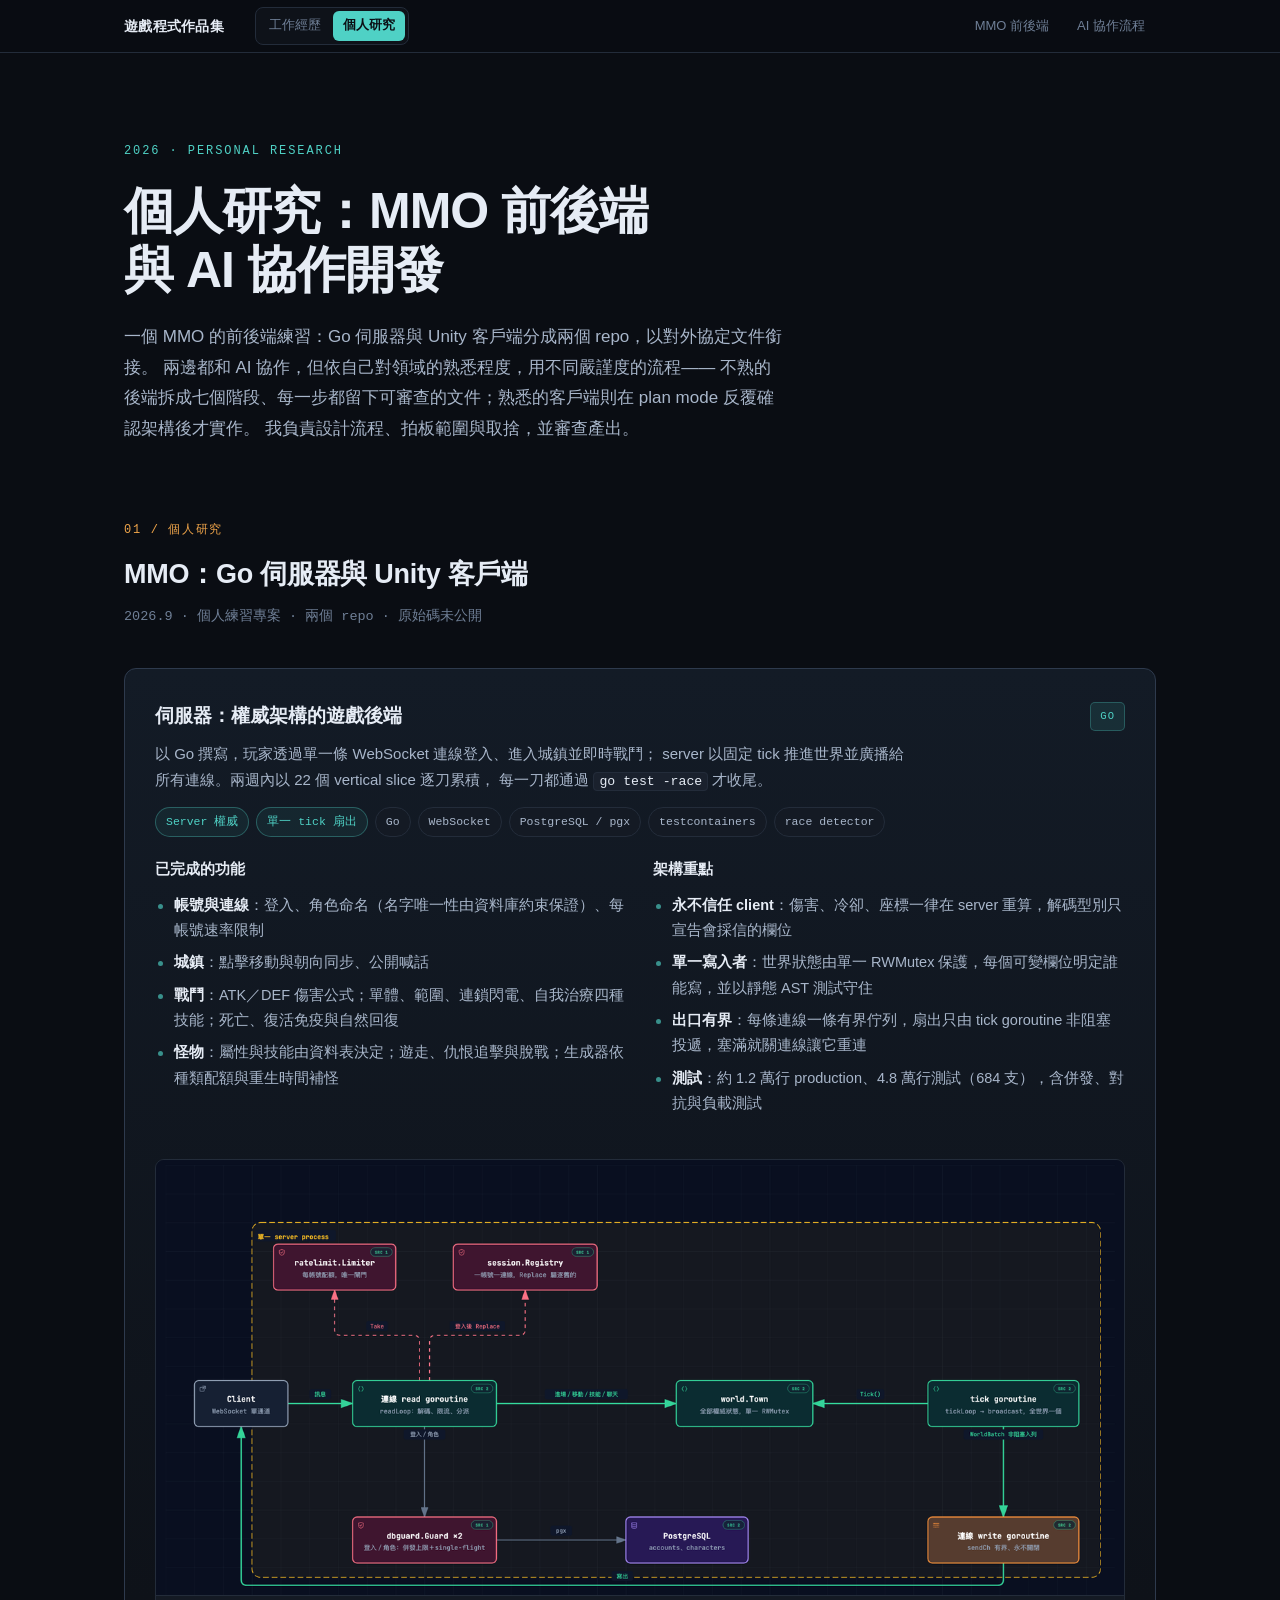
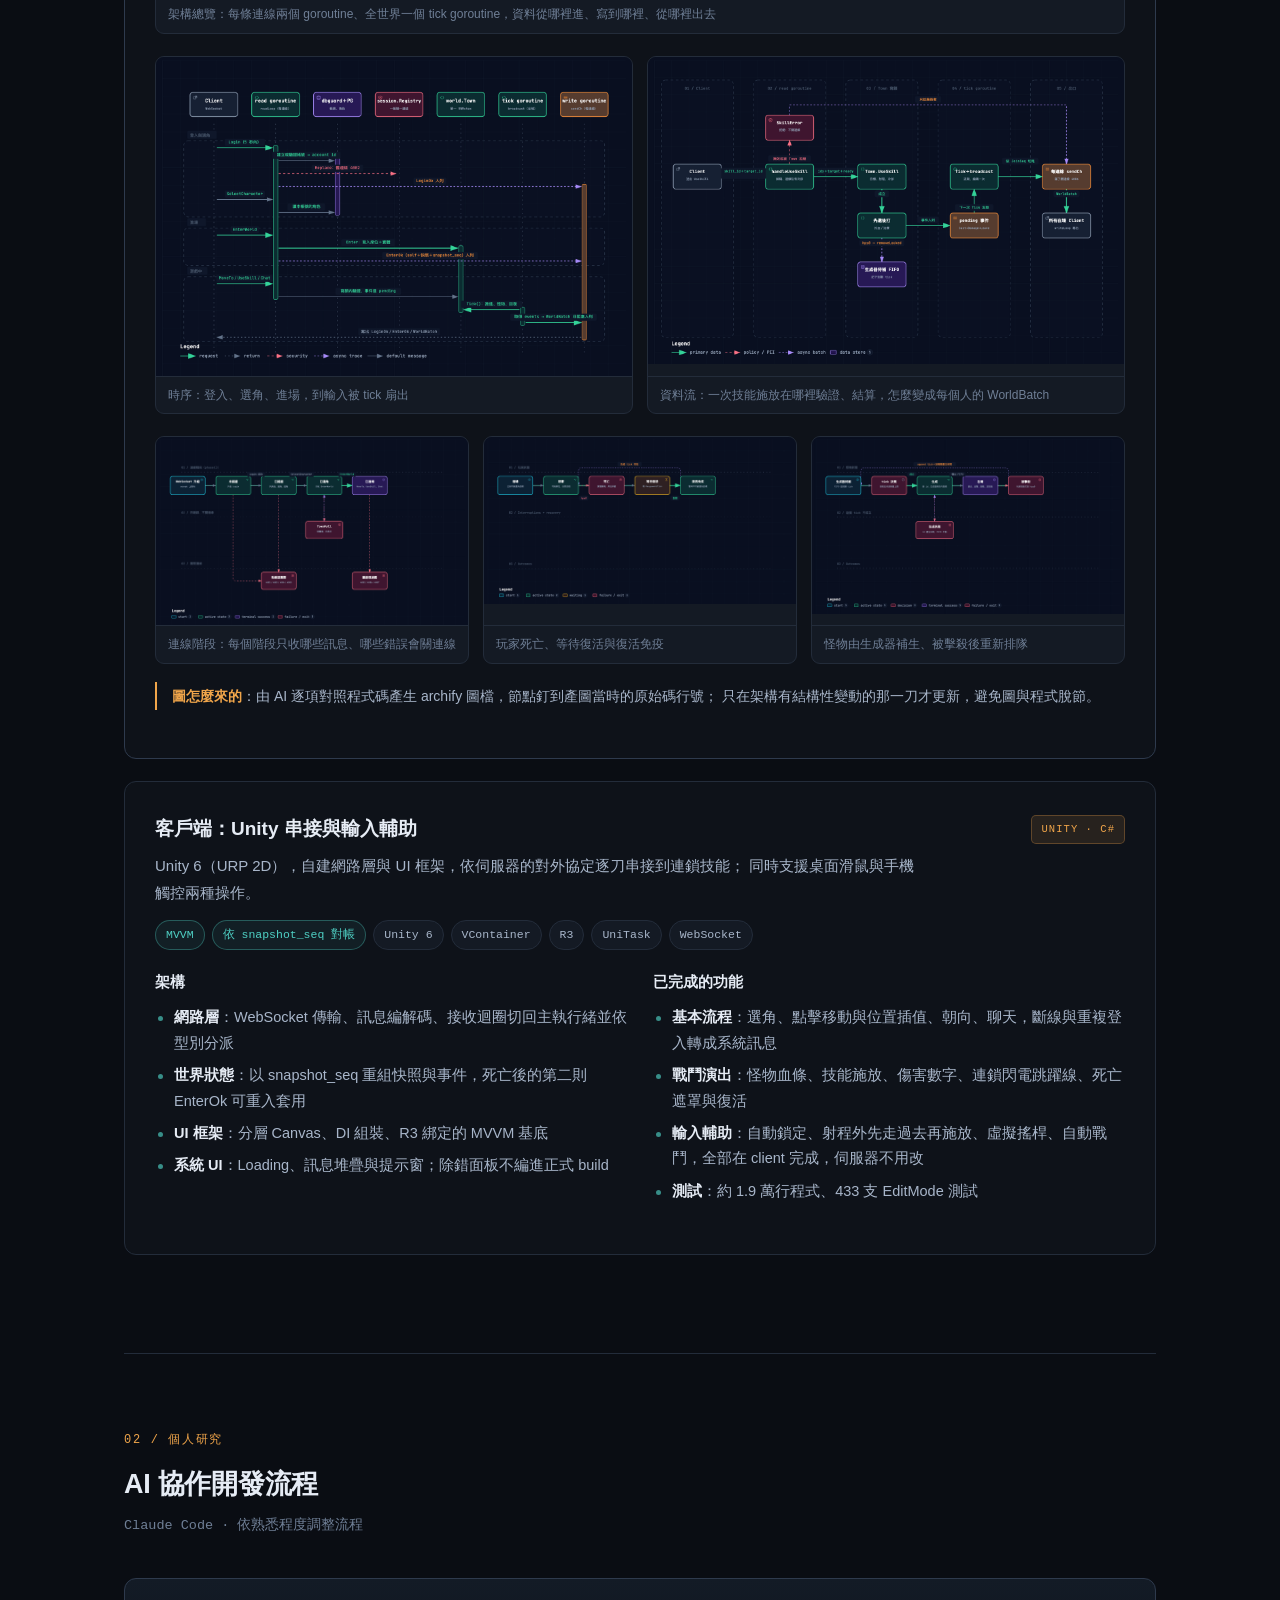
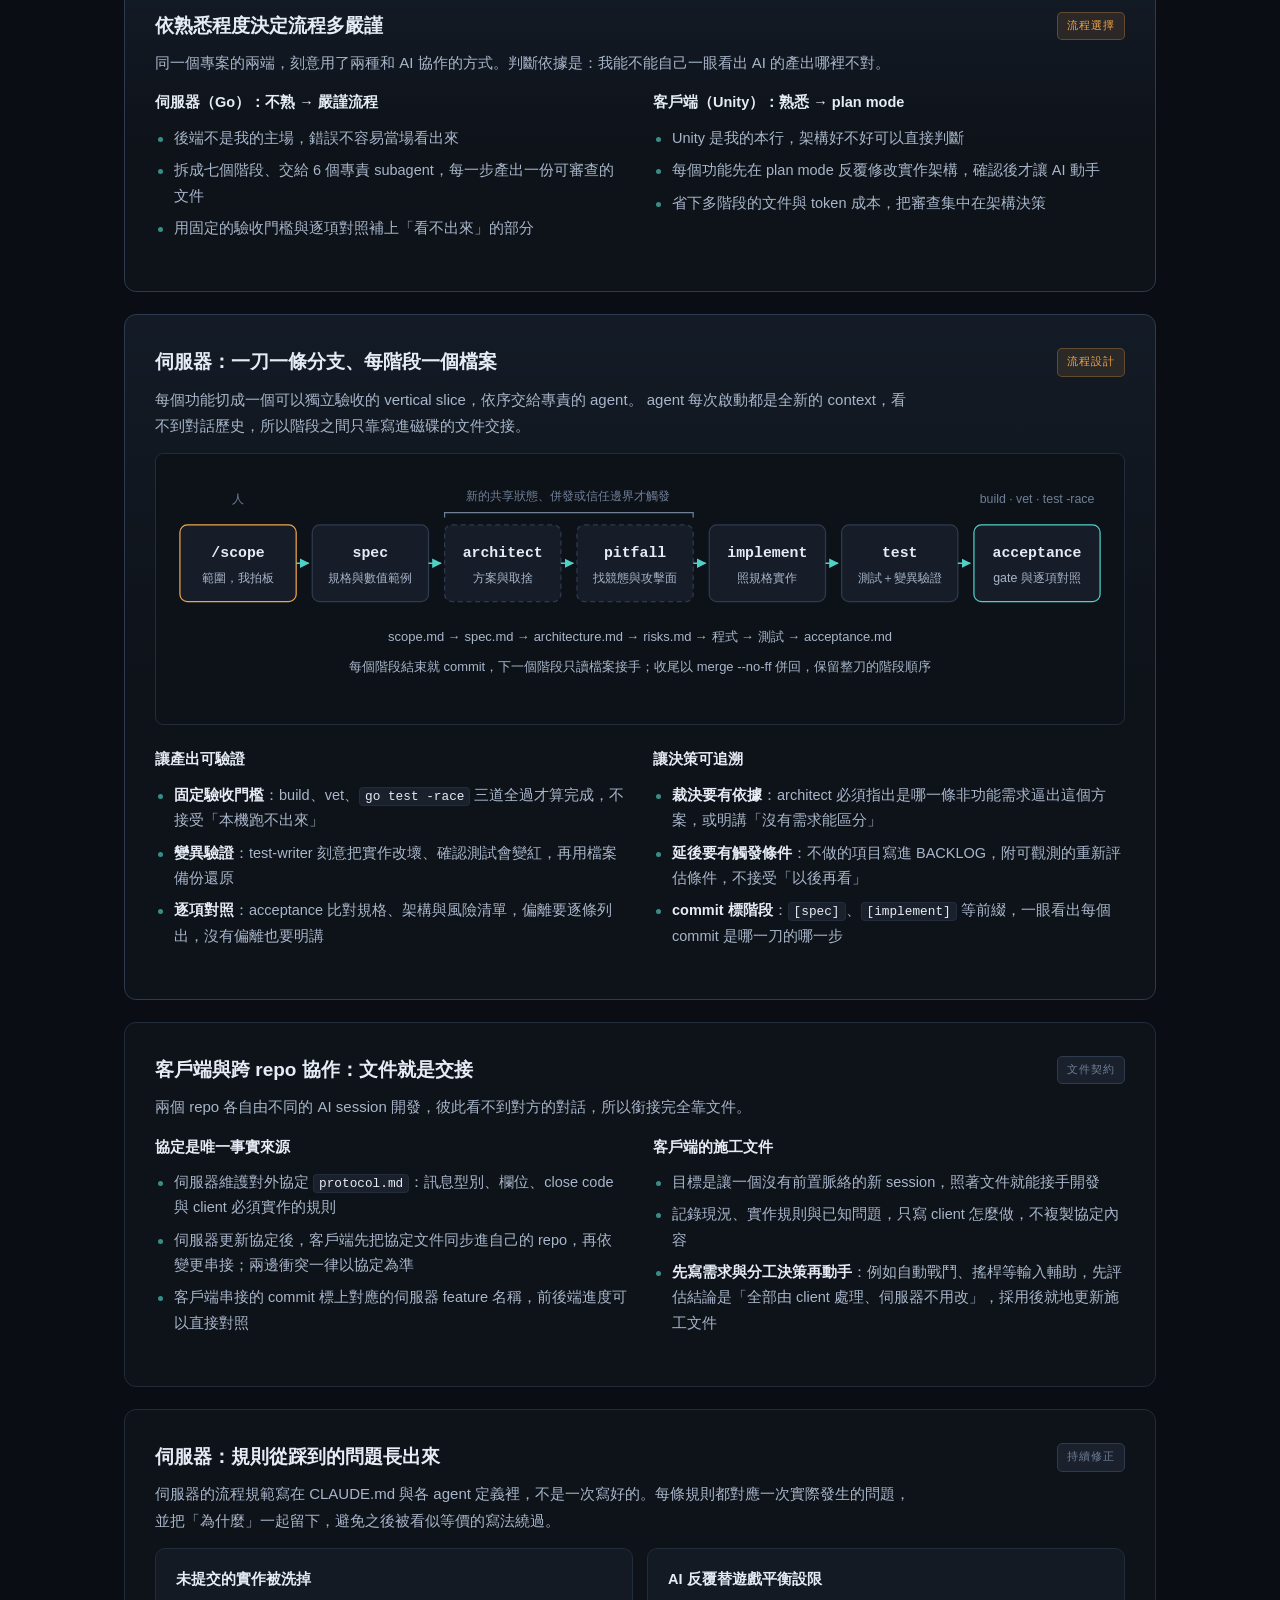
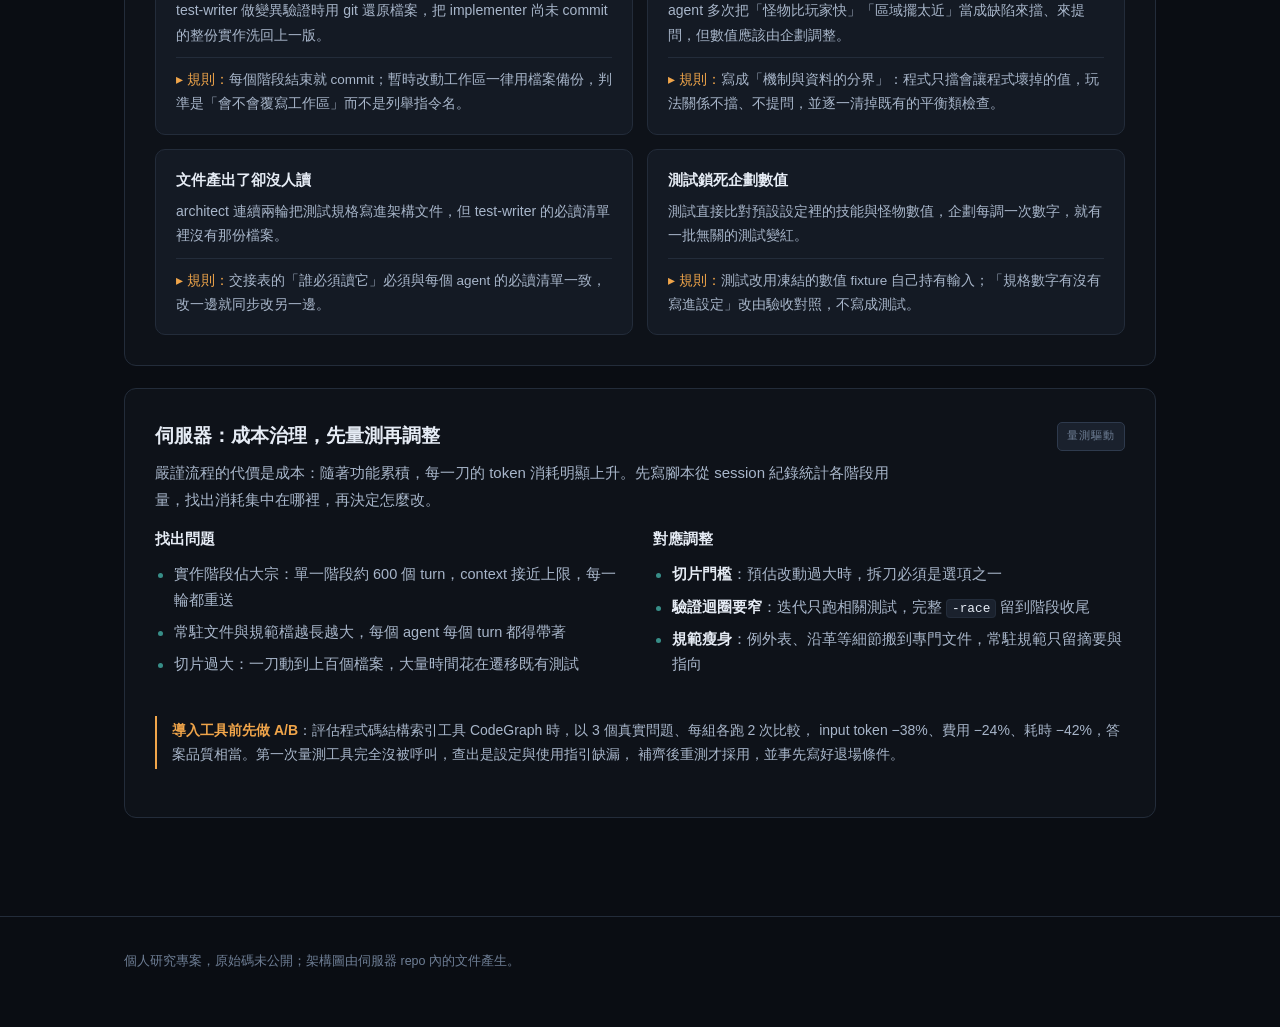
==== lab.html @ b4b560b2 "新增個人研究頁：MMO 前後端與 AI 協作開發流程 - 新增 lab.html，和工作經歷（index.html）以導覽列分頁切換 - 樣式與圖片燈箱抽成共用的 style.css、site.js，" ====
<!DOCTYPE html>
<html lang="zh-Hant">
<head>
<meta charset="utf-8">
<meta name="viewport" content="width=device-width, initial-scale=1">
<title>個人研究｜遊戲程式作品集</title>
<meta name="description" content="個人研究：Go 伺服器與 Unity 客戶端的 MMO 前後端練習，以及依熟悉程度調整嚴謹度的 AI 協作開發流程。">
<link rel="stylesheet" href="style.css">
</head>
<body>

<svg style="position:absolute;width:0;height:0;overflow:hidden" aria-hidden="true" focusable="false">
 <defs>
  <marker id="ar" viewBox="0 0 10 10" refX="9" refY="5" markerWidth="6" markerHeight="6"
          orient="auto-start-reverse"><path d="M0,0 L10,5 L0,10 z" fill="#4fd1c5"/></marker>
 </defs>
</svg>

<nav>
  <div class="nav-in">
    <a href="index.html" class="brand">遊戲程式作品集</a>
    <span class="tabs"><a href="index.html">工作經歷</a><a href="lab.html" class="on">個人研究</a></span>
    <span class="spacer"></span>
    <a href="#mmo">MMO 前後端</a>
    <a href="#workflow">AI 協作流程</a>
  </div>
</nav>

<div class="wrap" id="top">

<header class="hero">
  <div class="eyebrow">2026 · Personal Research</div>
  <h1>個人研究：MMO 前後端<br>與 AI 協作開發</h1>
  <p class="lede">
    一個 MMO 的前後端練習：Go 伺服器與 Unity 客戶端分成兩個 repo，以對外協定文件銜接。
    兩邊都和 AI 協作，但依自己對領域的熟悉程度，用不同嚴謹度的流程——
    不熟的後端拆成七個階段、每一步都留下可審查的文件；熟悉的客戶端則在 plan mode 反覆確認架構後才實作。
    我負責設計流程、拍板範圍與取捨，並審查產出。
  </p>
</header>

<section id="mmo">
  <div class="sec-head">
    <div class="sec-num">01 / 個人研究</div>
    <h2>MMO：Go 伺服器與 Unity 客戶端</h2>
    <div class="sec-meta">2026.9 · 個人練習專案 · 兩個 repo · 原始碼未公開</div>
  </div>

  <div class="proj hero-proj">
    <div class="proj-top">
      <div style="flex:1;min-width:260px">
        <h3>伺服器：權威架構的遊戲後端</h3>
        <p class="summary" style="margin-bottom:0">
          以 Go 撰寫，玩家透過單一條 WebSocket 連線登入、進入城鎮並即時戰鬥；
          server 以固定 tick 推進世界並廣播給所有連線。兩週內以 22 個 vertical slice 逐刀累積，
          每一刀都通過 <code>go test -race</code> 才收尾。
        </p>
      </div>
      <span class="badge">Go</span>
    </div>

    <div class="chips">
      <span class="chip hi">Server 權威</span>
      <span class="chip hi">單一 tick 扇出</span>
      <span class="chip">Go</span>
      <span class="chip">WebSocket</span>
      <span class="chip">PostgreSQL / pgx</span>
      <span class="chip">testcontainers</span>
      <span class="chip">race detector</span>
    </div>

    <div class="cols">
      <div>
        <h4>已完成的功能</h4>
        <ul class="pts">
          <li><b>帳號與連線</b>：登入、角色命名（名字唯一性由資料庫約束保證）、每帳號速率限制</li>
          <li><b>城鎮</b>：點擊移動與朝向同步、公開喊話</li>
          <li><b>戰鬥</b>：ATK／DEF 傷害公式；單體、範圍、連鎖閃電、自我治療四種技能；死亡、復活免疫與自然回復</li>
          <li><b>怪物</b>：屬性與技能由資料表決定；遊走、仇恨追擊與脫戰；生成器依種類配額與重生時間補怪</li>
        </ul>
      </div>
      <div>
        <h4>架構重點</h4>
        <ul class="pts">
          <li><b>永不信任 client</b>：傷害、冷卻、座標一律在 server 重算，解碼型別只宣告會採信的欄位</li>
          <li><b>單一寫入者</b>：世界狀態由單一 RWMutex 保護，每個可變欄位明定誰能寫，並以靜態 AST 測試守住</li>
          <li><b>出口有界</b>：每條連線一條有界佇列，扇出只由 tick goroutine 非阻塞投遞，塞滿就關連線讓它重連</li>
          <li><b>測試</b>：約 1.2 萬行 production、4.8 萬行測試（684 支），含併發、對抗與負載測試</li>
        </ul>
      </div>
    </div>

    <div class="figs free" style="grid-template-columns:1fr">
      <figure><img src="images/lab/architecture.png" alt="MMO Server 架構總覽圖" loading="lazy"><figcaption>架構總覽：每條連線兩個 goroutine、全世界一個 tick goroutine，資料從哪裡進、寫到哪裡、從哪裡出去</figcaption></figure>
    </div>
    <div class="figs g2 free">
      <figure><img src="images/lab/sequence-login-to-tick.png" alt="登入到 tick 廣播時序圖" loading="lazy"><figcaption>時序：登入、選角、進場，到輸入被 tick 扇出</figcaption></figure>
      <figure><img src="images/lab/dataflow-useskill.png" alt="技能施放資料流圖" loading="lazy"><figcaption>資料流：一次技能施放在哪裡驗證、結算，怎麼變成每個人的 WorldBatch</figcaption></figure>
    </div>
    <div class="figs g3 free">
      <figure><img src="images/lab/lifecycle-connection.png" alt="連線階段生命週期圖" loading="lazy"><figcaption>連線階段：每個階段只收哪些訊息、哪些錯誤會關連線</figcaption></figure>
      <figure><img src="images/lab/lifecycle-player.png" alt="玩家死亡與復活生命週期圖" loading="lazy"><figcaption>玩家死亡、等待復活與復活免疫</figcaption></figure>
      <figure><img src="images/lab/lifecycle-monster.png" alt="怪物生成與重生生命週期圖" loading="lazy"><figcaption>怪物由生成器補生、被擊殺後重新排隊</figcaption></figure>
    </div>
    <p class="note"><b>圖怎麼來的</b>：由 AI 逐項對照程式碼產生 archify 圖檔，節點釘到產圖當時的原始碼行號；
      只在架構有結構性變動的那一刀才更新，避免圖與程式脫節。</p>
  </div>

  <div class="proj">
    <div class="proj-top">
      <div style="flex:1;min-width:260px">
        <h3>客戶端：Unity 串接與輸入輔助</h3>
        <p class="summary" style="margin-bottom:0">
          Unity 6（URP 2D），自建網路層與 UI 框架，依伺服器的對外協定逐刀串接到連鎖技能；
          同時支援桌面滑鼠與手機觸控兩種操作。
        </p>
      </div>
      <span class="badge warm">Unity · C#</span>
    </div>

    <div class="chips">
      <span class="chip hi">MVVM</span>
      <span class="chip hi">依 snapshot_seq 對帳</span>
      <span class="chip">Unity 6</span>
      <span class="chip">VContainer</span>
      <span class="chip">R3</span>
      <span class="chip">UniTask</span>
      <span class="chip">WebSocket</span>
    </div>

    <div class="cols">
      <div>
        <h4>架構</h4>
        <ul class="pts">
          <li><b>網路層</b>：WebSocket 傳輸、訊息編解碼、接收迴圈切回主執行緒並依型別分派</li>
          <li><b>世界狀態</b>：以 snapshot_seq 重組快照與事件，死亡後的第二則 EnterOk 可重入套用</li>
          <li><b>UI 框架</b>：分層 Canvas、DI 組裝、R3 綁定的 MVVM 基底</li>
          <li><b>系統 UI</b>：Loading、訊息堆疊與提示窗；除錯面板不編進正式 build</li>
        </ul>
      </div>
      <div>
        <h4>已完成的功能</h4>
        <ul class="pts">
          <li><b>基本流程</b>：選角、點擊移動與位置插值、朝向、聊天，斷線與重複登入轉成系統訊息</li>
          <li><b>戰鬥演出</b>：怪物血條、技能施放、傷害數字、連鎖閃電跳躍線、死亡遮罩與復活</li>
          <li><b>輸入輔助</b>：自動鎖定、射程外先走過去再施放、虛擬搖桿、自動戰鬥，全部在 client 完成，伺服器不用改</li>
          <li><b>測試</b>：約 1.9 萬行程式、433 支 EditMode 測試</li>
        </ul>
      </div>
    </div>
  </div>
</section>

<section id="workflow">
  <div class="sec-head">
    <div class="sec-num">02 / 個人研究</div>
    <h2>AI 協作開發流程</h2>
    <div class="sec-meta">Claude Code · 依熟悉程度調整流程</div>
  </div>

  <div class="proj hero-proj">
    <div class="proj-top">
      <div style="flex:1;min-width:260px">
        <h3>依熟悉程度決定流程多嚴謹</h3>
        <p class="summary" style="margin-bottom:0">
          同一個專案的兩端，刻意用了兩種和 AI 協作的方式。判斷依據是：我能不能自己一眼看出 AI 的產出哪裡不對。
        </p>
      </div>
      <span class="badge warm">流程選擇</span>
    </div>
    <div class="cols">
      <div>
        <h4>伺服器（Go）：不熟 → 嚴謹流程</h4>
        <ul class="pts">
          <li>後端不是我的主場，錯誤不容易當場看出來</li>
          <li>拆成七個階段、交給 6 個專責 subagent，每一步產出一份可審查的文件</li>
          <li>用固定的驗收門檻與逐項對照補上「看不出來」的部分</li>
        </ul>
      </div>
      <div>
        <h4>客戶端（Unity）：熟悉 → plan mode</h4>
        <ul class="pts">
          <li>Unity 是我的本行，架構好不好可以直接判斷</li>
          <li>每個功能先在 plan mode 反覆修改實作架構，確認後才讓 AI 動手</li>
          <li>省下多階段的文件與 token 成本，把審查集中在架構決策</li>
        </ul>
      </div>
    </div>
  </div>

  <div class="proj hero-proj">
    <div class="proj-top">
      <div style="flex:1;min-width:260px">
        <h3>伺服器：一刀一條分支、每階段一個檔案</h3>
        <p class="summary" style="margin-bottom:0">
          每個功能切成一個可以獨立驗收的 vertical slice，依序交給專責的 agent。
          agent 每次啟動都是全新的 context，看不到對話歷史，所以階段之間只靠寫進磁碟的文件交接。
        </p>
      </div>
      <span class="badge warm">流程設計</span>
    </div>

    <div class="flow">
      <svg viewBox="0 0 760 196" role="img" aria-label="七階段開發流程圖">
        <g fill="#161d29" stroke="#2e3a4d" stroke-width="1">
          <rect x="8"   y="46" width="94" height="62" rx="6" stroke="#f0a54a"/>
          <rect x="115" y="46" width="94" height="62" rx="6"/>
          <rect x="222" y="46" width="94" height="62" rx="6" stroke-dasharray="4 3"/>
          <rect x="329" y="46" width="94" height="62" rx="6" stroke-dasharray="4 3"/>
          <rect x="436" y="46" width="94" height="62" rx="6"/>
          <rect x="543" y="46" width="94" height="62" rx="6"/>
          <rect x="650" y="46" width="102" height="62" rx="6" stroke="#4fd1c5"/>
        </g>
        <g fill="#e6ecf5" font-size="12" font-weight="600" text-anchor="middle"
           font-family="ui-monospace,SFMono-Regular,Menlo,Consolas,monospace">
          <text x="55"  y="72">/scope</text>
          <text x="162" y="72">spec</text>
          <text x="269" y="72">architect</text>
          <text x="376" y="72">pitfall</text>
          <text x="483" y="72">implement</text>
          <text x="590" y="72">test</text>
          <text x="701" y="72">acceptance</text>
        </g>
        <g fill="#a8b6ca" font-size="10" text-anchor="middle"
           font-family="-apple-system,BlinkMacSystemFont,'Noto Sans TC',sans-serif">
          <text x="55"  y="92">範圍，我拍板</text>
          <text x="162" y="92">規格與數值範例</text>
          <text x="269" y="92">方案與取捨</text>
          <text x="376" y="92">找競態與攻擊面</text>
          <text x="483" y="92">照規格實作</text>
          <text x="590" y="92">測試＋變異驗證</text>
          <text x="701" y="92">gate 與逐項對照</text>
        </g>
        <g stroke="#4fd1c5" stroke-width="1.3" marker-end="url(#ar)" fill="none">
          <line x1="102" y1="77" x2="112" y2="77"/>
          <line x1="209" y1="77" x2="219" y2="77"/>
          <line x1="316" y1="77" x2="326" y2="77"/>
          <line x1="423" y1="77" x2="433" y2="77"/>
          <line x1="530" y1="77" x2="540" y2="77"/>
          <line x1="637" y1="77" x2="647" y2="77"/>
        </g>
        <g fill="#6f7f96" font-size="10" text-anchor="middle"
           font-family="-apple-system,BlinkMacSystemFont,'Noto Sans TC',sans-serif">
          <text x="55"  y="28">人</text>
          <text x="322" y="26">新的共享狀態、併發或信任邊界才觸發</text>
          <text x="701" y="28">build · vet · test -race</text>
        </g>
        <path d="M222,40 L222,36 L423,36 L423,40" stroke="#6f7f96" fill="none" stroke-width="1"/>
        <g fill="#a8b6ca" font-size="10.5" text-anchor="middle"
           font-family="-apple-system,BlinkMacSystemFont,'Noto Sans TC',sans-serif">
          <text x="380" y="140">scope.md → spec.md → architecture.md → risks.md → 程式 → 測試 → acceptance.md</text>
          <text x="380" y="164">每個階段結束就 commit，下一個階段只讀檔案接手；收尾以 merge --no-ff 併回，保留整刀的階段順序</text>
        </g>
      </svg>
    </div>

    <div class="cols">
      <div>
        <h4>讓產出可驗證</h4>
        <ul class="pts">
          <li><b>固定驗收門檻</b>：build、vet、<code>go test -race</code> 三道全過才算完成，不接受「本機跑不出來」</li>
          <li><b>變異驗證</b>：test-writer 刻意把實作改壞、確認測試會變紅，再用檔案備份還原</li>
          <li><b>逐項對照</b>：acceptance 比對規格、架構與風險清單，偏離要逐條列出，沒有偏離也要明講</li>
        </ul>
      </div>
      <div>
        <h4>讓決策可追溯</h4>
        <ul class="pts">
          <li><b>裁決要有依據</b>：architect 必須指出是哪一條非功能需求逼出這個方案，或明講「沒有需求能區分」</li>
          <li><b>延後要有觸發條件</b>：不做的項目寫進 BACKLOG，附可觀測的重新評估條件，不接受「以後再看」</li>
          <li><b>commit 標階段</b>：<code>[spec]</code>、<code>[implement]</code> 等前綴，一眼看出每個 commit 是哪一刀的哪一步</li>
        </ul>
      </div>
    </div>
  </div>

  <div class="proj">
    <div class="proj-top">
      <div style="flex:1;min-width:260px">
        <h3>客戶端與跨 repo 協作：文件就是交接</h3>
        <p class="summary" style="margin-bottom:0">
          兩個 repo 各自由不同的 AI session 開發，彼此看不到對方的對話，所以銜接完全靠文件。
        </p>
      </div>
      <span class="badge plain">文件契約</span>
    </div>
    <div class="cols">
      <div>
        <h4>協定是唯一事實來源</h4>
        <ul class="pts">
          <li>伺服器維護對外協定 <code>protocol.md</code>：訊息型別、欄位、close code 與 client 必須實作的規則</li>
          <li>伺服器更新協定後，客戶端先把協定文件同步進自己的 repo，再依變更串接；兩邊衝突一律以協定為準</li>
          <li>客戶端串接的 commit 標上對應的伺服器 feature 名稱，前後端進度可以直接對照</li>
        </ul>
      </div>
      <div>
        <h4>客戶端的施工文件</h4>
        <ul class="pts">
          <li>目標是讓一個沒有前置脈絡的新 session，照著文件就能接手開發</li>
          <li>記錄現況、實作規則與已知問題，只寫 client 怎麼做，不複製協定內容</li>
          <li><b>先寫需求與分工決策再動手</b>：例如自動戰鬥、搖桿等輸入輔助，先評估結論是「全部由 client 處理、伺服器不用改」，採用後就地更新施工文件</li>
        </ul>
      </div>
    </div>
  </div>

  <div class="proj">
    <div class="proj-top">
      <div style="flex:1;min-width:260px">
        <h3>伺服器：規則從踩到的問題長出來</h3>
        <p class="summary" style="margin-bottom:0">
          伺服器的流程規範寫在 CLAUDE.md 與各 agent 定義裡，不是一次寫好的。每條規則都對應一次實際發生的問題，
          並把「為什麼」一起留下，避免之後被看似等價的寫法繞過。
        </p>
      </div>
      <span class="badge plain">持續修正</span>
    </div>
    <div class="cases">
      <div class="case">
        <h4>未提交的實作被洗掉</h4>
        <p>test-writer 做變異驗證時用 git 還原檔案，把 implementer 尚未 commit 的整份實作洗回上一版。</p>
        <div class="fix">每個階段結束就 commit；暫時改動工作區一律用檔案備份，判準是「會不會覆寫工作區」而不是列舉指令名。</div>
      </div>
      <div class="case">
        <h4>AI 反覆替遊戲平衡設限</h4>
        <p>agent 多次把「怪物比玩家快」「區域擺太近」當成缺陷來擋、來提問，但數值應該由企劃調整。</p>
        <div class="fix">寫成「機制與資料的分界」：程式只擋會讓程式壞掉的值，玩法關係不擋、不提問，並逐一清掉既有的平衡類檢查。</div>
      </div>
      <div class="case">
        <h4>文件產出了卻沒人讀</h4>
        <p>architect 連續兩輪把測試規格寫進架構文件，但 test-writer 的必讀清單裡沒有那份檔案。</p>
        <div class="fix">交接表的「誰必須讀它」必須與每個 agent 的必讀清單一致，改一邊就同步改另一邊。</div>
      </div>
      <div class="case">
        <h4>測試鎖死企劃數值</h4>
        <p>測試直接比對預設設定裡的技能與怪物數值，企劃每調一次數字，就有一批無關的測試變紅。</p>
        <div class="fix">測試改用凍結的數值 fixture 自己持有輸入；「規格數字有沒有寫進設定」改由驗收對照，不寫成測試。</div>
      </div>
    </div>
  </div>

  <div class="proj">
    <div class="proj-top">
      <div style="flex:1;min-width:260px">
        <h3>伺服器：成本治理，先量測再調整</h3>
        <p class="summary" style="margin-bottom:0">
          嚴謹流程的代價是成本：隨著功能累積，每一刀的 token 消耗明顯上升。先寫腳本從 session 紀錄統計各階段用量，找出消耗集中在哪裡，再決定怎麼改。
        </p>
      </div>
      <span class="badge plain">量測驅動</span>
    </div>
    <div class="cols">
      <div>
        <h4>找出問題</h4>
        <ul class="pts">
          <li>實作階段佔大宗：單一階段約 600 個 turn，context 接近上限，每一輪都重送</li>
          <li>常駐文件與規範檔越長越大，每個 agent 每個 turn 都得帶著</li>
          <li>切片過大：一刀動到上百個檔案，大量時間花在遷移既有測試</li>
        </ul>
      </div>
      <div>
        <h4>對應調整</h4>
        <ul class="pts">
          <li><b>切片門檻</b>：預估改動過大時，拆刀必須是選項之一</li>
          <li><b>驗證迴圈要窄</b>：迭代只跑相關測試，完整 <code>-race</code> 留到階段收尾</li>
          <li><b>規範瘦身</b>：例外表、沿革等細節搬到專門文件，常駐規範只留摘要與指向</li>
        </ul>
      </div>
    </div>
    <div class="note"><b>導入工具前先做 A/B</b>：評估程式碼結構索引工具 CodeGraph 時，以 3 個真實問題、每組各跑 2 次比較，
      input token −38%、費用 −24%、耗時 −42%，答案品質相當。第一次量測工具完全沒被呼叫，查出是設定與使用指引缺漏，
      補齊後重測才採用，並事先寫好退場條件。</div>
  </div>
</section>

</div>
<div id="lb" role="dialog" aria-modal="true">
  <button id="lb-x" aria-label="關閉">&times;</button>
  <button class="lb-nav" id="lb-prev" aria-label="上一張">&#8249;</button>
  <img id="lb-img" alt="">
  <button class="lb-nav" id="lb-next" aria-label="下一張">&#8250;</button>
  <div id="lb-cap"></div>
</div>
<script src="site.js"></script>
<footer><div class="wrap">個人研究專案，原始碼未公開；架構圖由伺服器 repo 內的文件產生。</div></footer>
</body>
</html>
---- style.css ----
:root{
  --bg:#0a0d13; --bg2:#0e1219; --panel:#141a24; --panel2:#1a212d;
  --line:#232c3a; --line2:#2e3a4d;
  --tx:#e6ecf5; --tx2:#a8b6ca; --tx3:#6f7f96;
  --ac:#4fd1c5; --ac2:#f0a54a; --ac3:#7aa2f7;
  --mono:ui-monospace,SFMono-Regular,"SF Mono",Menlo,Consolas,monospace;
  --sans:-apple-system,BlinkMacSystemFont,"Segoe UI","Noto Sans TC","PingFang TC","Microsoft JhengHei",sans-serif;
  --max:1080px;
}
*{box-sizing:border-box}
html{scroll-behavior:smooth}
body{margin:0;background:var(--bg);color:var(--tx);font-family:var(--sans);
  font-size:15px;line-height:1.75;-webkit-font-smoothing:antialiased}
img{max-width:100%;display:block}
a{color:var(--ac);text-decoration:none;border-bottom:1px solid transparent;transition:border-color .15s}
a:hover{border-bottom-color:var(--ac)}

/* ---------- nav ---------- */
nav{position:sticky;top:0;z-index:50;background:rgba(10,13,19,.86);
  backdrop-filter:blur(12px);border-bottom:1px solid var(--line)}
.nav-in{max-width:var(--max);margin:0 auto;padding:0 24px;display:flex;
  align-items:center;gap:6px;height:52px;overflow-x:auto;scrollbar-width:none}
.nav-in::-webkit-scrollbar{display:none}
.nav-in a{color:var(--tx3);font-size:13px;padding:6px 11px;border-radius:6px;
  white-space:nowrap;border:0;transition:color .15s,background .15s}
.nav-in a:hover{color:var(--tx);background:var(--panel)}
.nav-in .brand{color:var(--tx);font-weight:600;margin-right:auto;padding-left:0;font-size:14px;letter-spacing:.02em}

/* ---------- layout ---------- */
.wrap{max-width:var(--max);margin:0 auto;padding:0 24px}
section{padding:76px 0;border-top:1px solid var(--line)}
section:first-of-type{border-top:0}

/* ---------- hero ---------- */
header.hero{padding:88px 0 0}
.eyebrow{font-family:var(--mono);font-size:12px;letter-spacing:.16em;
  text-transform:uppercase;color:var(--ac);margin-bottom:20px}
h1{font-size:clamp(32px,5.4vw,50px);line-height:1.18;margin:0 0 22px;
  font-weight:700;letter-spacing:-.02em}
.lede{font-size:17px;color:var(--tx2);max-width:660px;margin:0;line-height:1.8}

/* ---------- section heads ---------- */
.sec-head{margin-bottom:40px}
.sec-num{font-family:var(--mono);font-size:12px;color:var(--ac2);
  letter-spacing:.14em;margin-bottom:10px}
h2{font-size:27px;margin:0 0 6px;font-weight:650;letter-spacing:-.01em}
.sec-meta{color:var(--tx3);font-size:13.5px;font-family:var(--mono)}
h3{font-size:19px;margin:0 0 8px;font-weight:620}
h4{font-size:14.5px;margin:0 0 10px;font-weight:620;color:var(--tx)}

/* ---------- project blocks ---------- */
.proj{border:1px solid var(--line);border-radius:12px;background:var(--bg2);
  padding:30px;margin-bottom:22px}
.proj.hero-proj{border-color:var(--line2);
  background:linear-gradient(180deg,#131b26 0%,var(--bg2) 55%)}
.proj-top{display:flex;align-items:flex-start;gap:14px;flex-wrap:wrap;margin-bottom:14px}
.badge{font-family:var(--mono);font-size:10.5px;letter-spacing:.1em;
  padding:4px 9px;border-radius:5px;background:rgba(79,209,197,.11);
  color:var(--ac);border:1px solid rgba(79,209,197,.28);white-space:nowrap;
  text-transform:uppercase;margin-top:3px}
.badge.warm{background:rgba(240,165,74,.11);color:var(--ac2);border-color:rgba(240,165,74,.28)}
.badge.plain{background:var(--panel2);color:var(--tx3);border-color:var(--line2)}
.summary{color:var(--tx2);margin:0 0 20px;max-width:760px}

.chips{display:flex;flex-wrap:wrap;gap:7px;margin:0 0 20px}
.chip{font-family:var(--mono);font-size:11.5px;padding:4px 10px;border-radius:20px;
  background:var(--panel);border:1px solid var(--line);color:var(--tx2)}
.chip.hi{border-color:rgba(79,209,197,.34);color:var(--ac);background:rgba(79,209,197,.07)}

ul.pts{margin:0 0 20px;padding:0;list-style:none}
ul.pts li{position:relative;padding-left:19px;margin-bottom:7px;color:var(--tx2);font-size:14.5px}
ul.pts li::before{content:"";position:absolute;left:3px;top:11px;width:5px;height:5px;
  border-radius:50%;background:var(--ac);opacity:.65}
ul.pts li b{color:var(--tx);font-weight:600}

.cols{display:grid;grid-template-columns:repeat(auto-fit,minmax(230px,1fr));gap:26px}
.note{border-left:2px solid var(--ac2);padding:2px 0 2px 15px;margin:18px 0;
  color:var(--tx2);font-size:14px}
.note b{color:var(--ac2);font-weight:600}

/* ---------- figures ---------- */
.figs{display:grid;gap:14px;margin:22px 0 0}
.figs.g2{grid-template-columns:repeat(auto-fit,minmax(280px,1fr))}
.figs.g3{grid-template-columns:repeat(auto-fit,minmax(240px,1fr))}
.figs.g4{grid-template-columns:repeat(auto-fit,minmax(190px,1fr))}
.figs.g5{grid-template-columns:repeat(auto-fit,minmax(168px,1fr))}
figure{margin:0;border:1px solid var(--line);border-radius:9px;overflow:hidden;
  background:var(--panel);cursor:zoom-in;transition:border-color .18s,transform .18s}
figure:hover{border-color:var(--line2);transform:translateY(-2px)}
figure{display:flex;flex-direction:column}
figure img{width:100%;height:auto;background:#0b0f16}
.figs figure img{aspect-ratio:16/10;object-fit:contain}
.figs.tall figure img{aspect-ratio:3/4}
.figs.free figure img{aspect-ratio:auto;object-fit:fill}
figure figcaption{margin-top:auto}
figure figcaption{padding:9px 12px;font-size:12px;color:var(--tx3);
  line-height:1.55;border-top:1px solid var(--line)}

/* ---------- api cards ---------- */
.api-grid{display:grid;gap:18px;grid-template-columns:1fr}
.api{border:1px solid var(--line);border-radius:11px;background:var(--bg2);
  padding:24px;display:grid;gap:20px;grid-template-columns:minmax(0,1fr) minmax(0,1.15fr);
  align-items:start}
.api-svg{background:#0d1219;border:1px solid var(--line);border-radius:8px;padding:12px}
.api-svg svg{width:100%;height:auto;display:block}
.api h3{margin-bottom:6px}
.api .one{color:var(--tx2);font-size:14px;margin:0 0 14px}
.hook{border-top:1px solid var(--line);padding-top:12px;margin-top:2px;
  font-size:13.5px;color:var(--tx2)}
.hook::before{content:"▸ ";color:var(--ac2)}

/* ---------- video ---------- */
.vid{position:relative;aspect-ratio:16/9;border-radius:9px;overflow:hidden;
  border:1px solid var(--line);background:#000;cursor:pointer}
.vid.r43{aspect-ratio:4/3}
.vid img{width:100%;height:100%;object-fit:cover;opacity:.62;transition:opacity .2s}
.vid:hover img{opacity:.82}
.vid iframe{position:absolute;inset:0;width:100%;height:100%;border:0}
.play{position:absolute;inset:0;display:flex;align-items:center;justify-content:center;
  pointer-events:none}
.play i{width:56px;height:56px;border-radius:50%;background:rgba(10,13,19,.72);
  border:1.5px solid rgba(255,255,255,.55);display:flex;align-items:center;
  justify-content:center;backdrop-filter:blur(3px)}
.play i::after{content:"";border-left:15px solid #fff;border-top:9px solid transparent;
  border-bottom:9px solid transparent;margin-left:4px}

/* ---------- timeline ---------- */
.tl{display:grid;gap:0}
.tl-row{display:grid;grid-template-columns:132px 1fr;gap:22px;padding:16px 0;
  border-bottom:1px solid var(--line)}
.tl-row:last-child{border-bottom:0}
.tl-when{font-family:var(--mono);font-size:12.5px;color:var(--ac);padding-top:2px}
.tl-what b{display:block;font-size:15px;margin-bottom:3px}
.tl-what span{color:var(--tx3);font-size:13px}

/* ---------- skills ---------- */
.sk{display:grid;grid-template-columns:repeat(auto-fit,minmax(215px,1fr));gap:24px}
.sk h4{color:var(--ac);font-family:var(--mono);font-size:12px;letter-spacing:.1em;
  text-transform:uppercase;padding-bottom:9px;border-bottom:1px solid var(--line);margin-bottom:13px}
.sk ul{margin:0;padding:0;list-style:none}
.sk li{font-size:14px;color:var(--tx2);padding:3.5px 0}

/* ---------- lightbox ---------- */
#lb{position:fixed;inset:0;z-index:100;background:rgba(6,8,12,.95);
  display:none;align-items:center;justify-content:center;padding:44px 20px;
  backdrop-filter:blur(6px)}
#lb.on{display:flex}
#lb img{max-width:100%;max-height:calc(100vh - 148px);width:auto;
  border-radius:7px;border:1px solid var(--line2)}
#lb-cap{position:absolute;bottom:22px;left:0;right:0;text-align:center;
  color:var(--tx2);font-size:13.5px;padding:0 60px;line-height:1.6}
#lb-x{position:absolute;top:16px;right:20px;background:none;border:0;
  color:var(--tx2);font-size:30px;cursor:pointer;line-height:1;padding:6px 12px}
#lb-x:hover{color:var(--tx)}
.lb-nav{position:absolute;top:50%;transform:translateY(-50%);background:none;
  border:0;color:var(--tx2);font-size:34px;cursor:pointer;padding:16px 20px;line-height:1}
.lb-nav:hover{color:var(--tx)}
#lb-prev{left:4px} #lb-next{right:4px}

footer{border-top:1px solid var(--line);padding:34px 0 54px;color:var(--tx3);font-size:12.5px}

@media(max-width:820px){
  .api{grid-template-columns:1fr}
  .tl-row{grid-template-columns:1fr;gap:5px}
  section{padding:56px 0}
  header.hero{padding:64px 0 52px}
  .proj{padding:22px}
}

/* ---------- page tabs（工作經歷／個人研究） ---------- */
.nav-in .tabs{display:flex;gap:2px;padding:3px;border:1px solid var(--line);border-radius:8px;
  background:var(--bg2);margin-right:10px}
.nav-in .tabs a{padding:4px 10px;font-size:12.5px;color:var(--tx3)}
.nav-in .tabs a.on{color:var(--bg);background:var(--ac);font-weight:600}
.nav-in .tabs a.on:hover{color:var(--bg);background:var(--ac)}
.nav-in .brand{margin-right:14px}
.nav-in .spacer{margin-left:auto}

/* ---------- lab page ---------- */
.flow{background:#0d1219;border:1px solid var(--line);border-radius:8px;padding:14px;margin:6px 0 22px;overflow-x:auto}
.flow svg{width:100%;min-width:640px;height:auto;display:block}
.case{border:1px solid var(--line);border-radius:10px;background:var(--panel);padding:18px 20px}
.case h4{margin-bottom:6px}
.case p{margin:0 0 10px;color:var(--tx2);font-size:14px}
.case .fix{border-top:1px solid var(--line);padding-top:10px;font-size:13.5px;color:var(--tx2)}
.case .fix::before{content:"▸ 規則：";color:var(--ac2)}
.cases{display:grid;gap:14px;grid-template-columns:repeat(2,minmax(0,1fr))}
@media(max-width:820px){.cases{grid-template-columns:1fr}}

code{font-family:var(--mono);font-size:.88em;padding:1px 5px;border-radius:4px;
  background:var(--panel2);border:1px solid var(--line);color:var(--tx)}
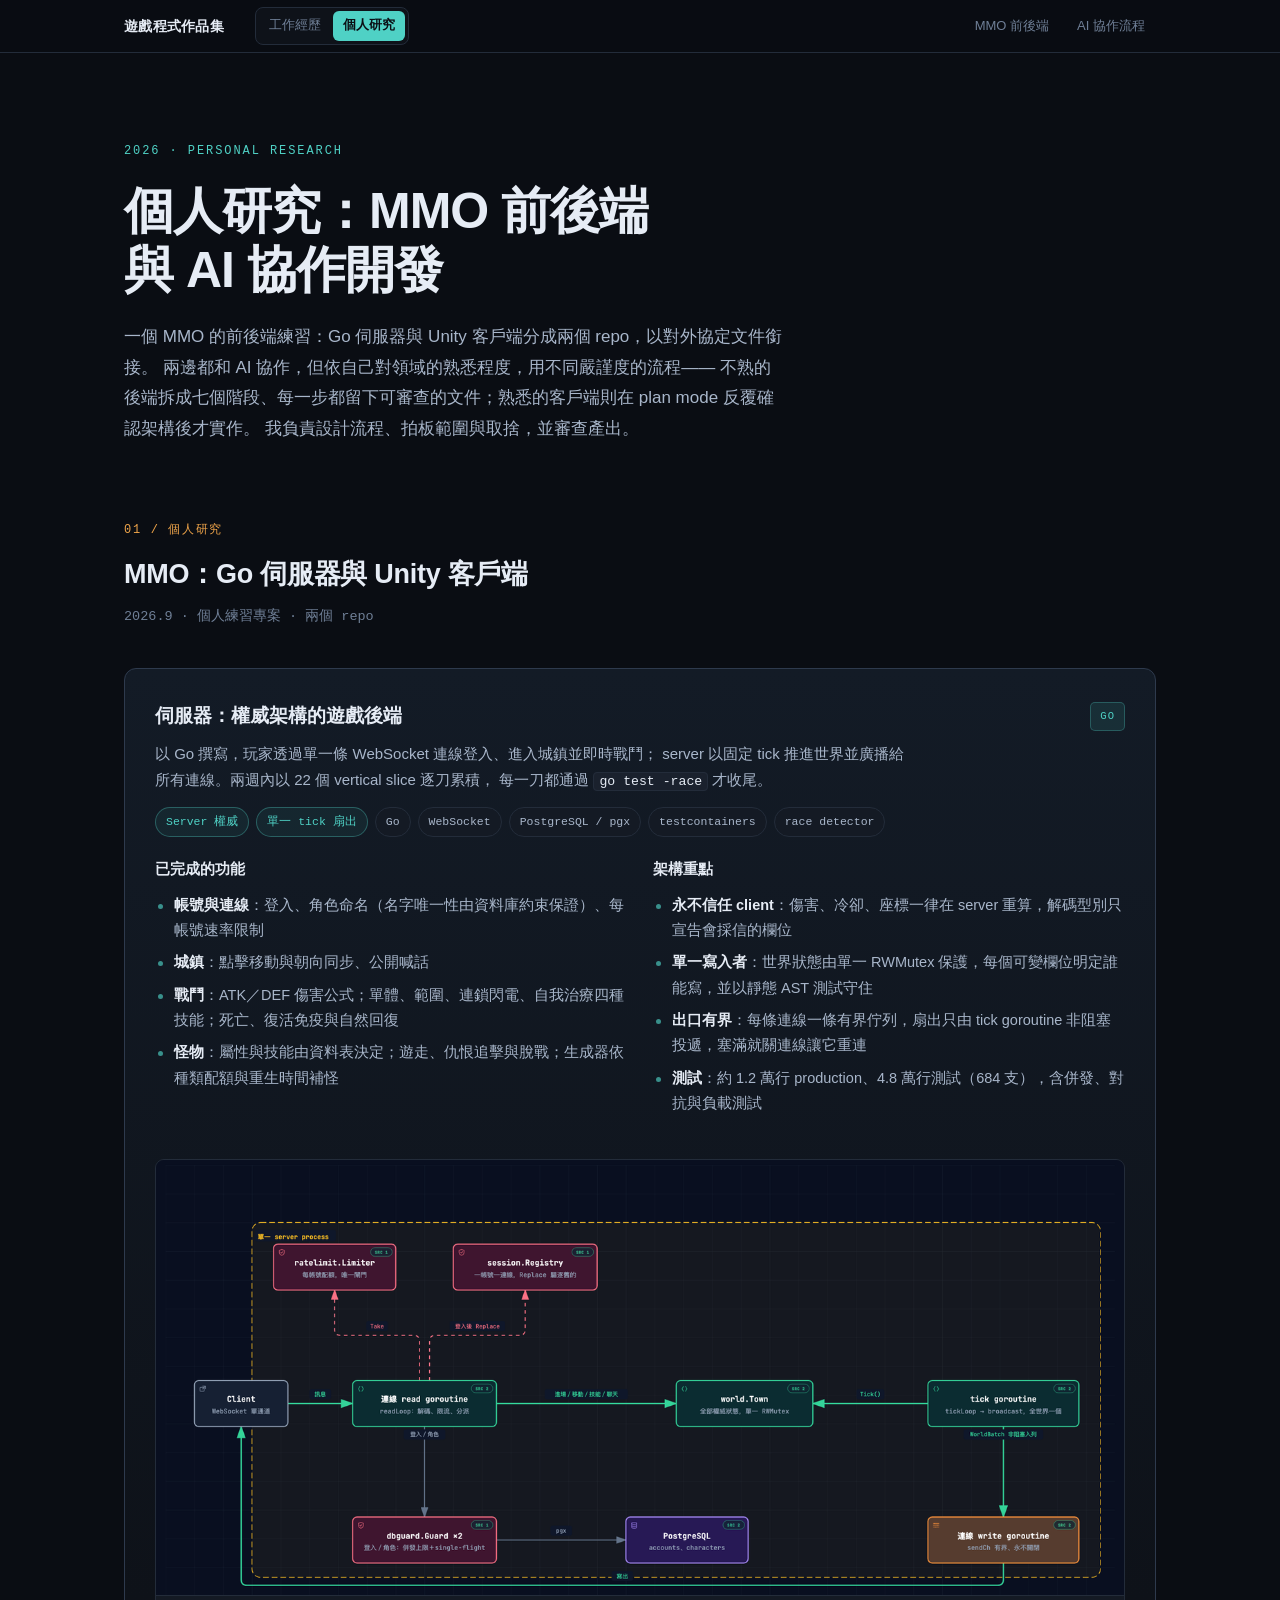
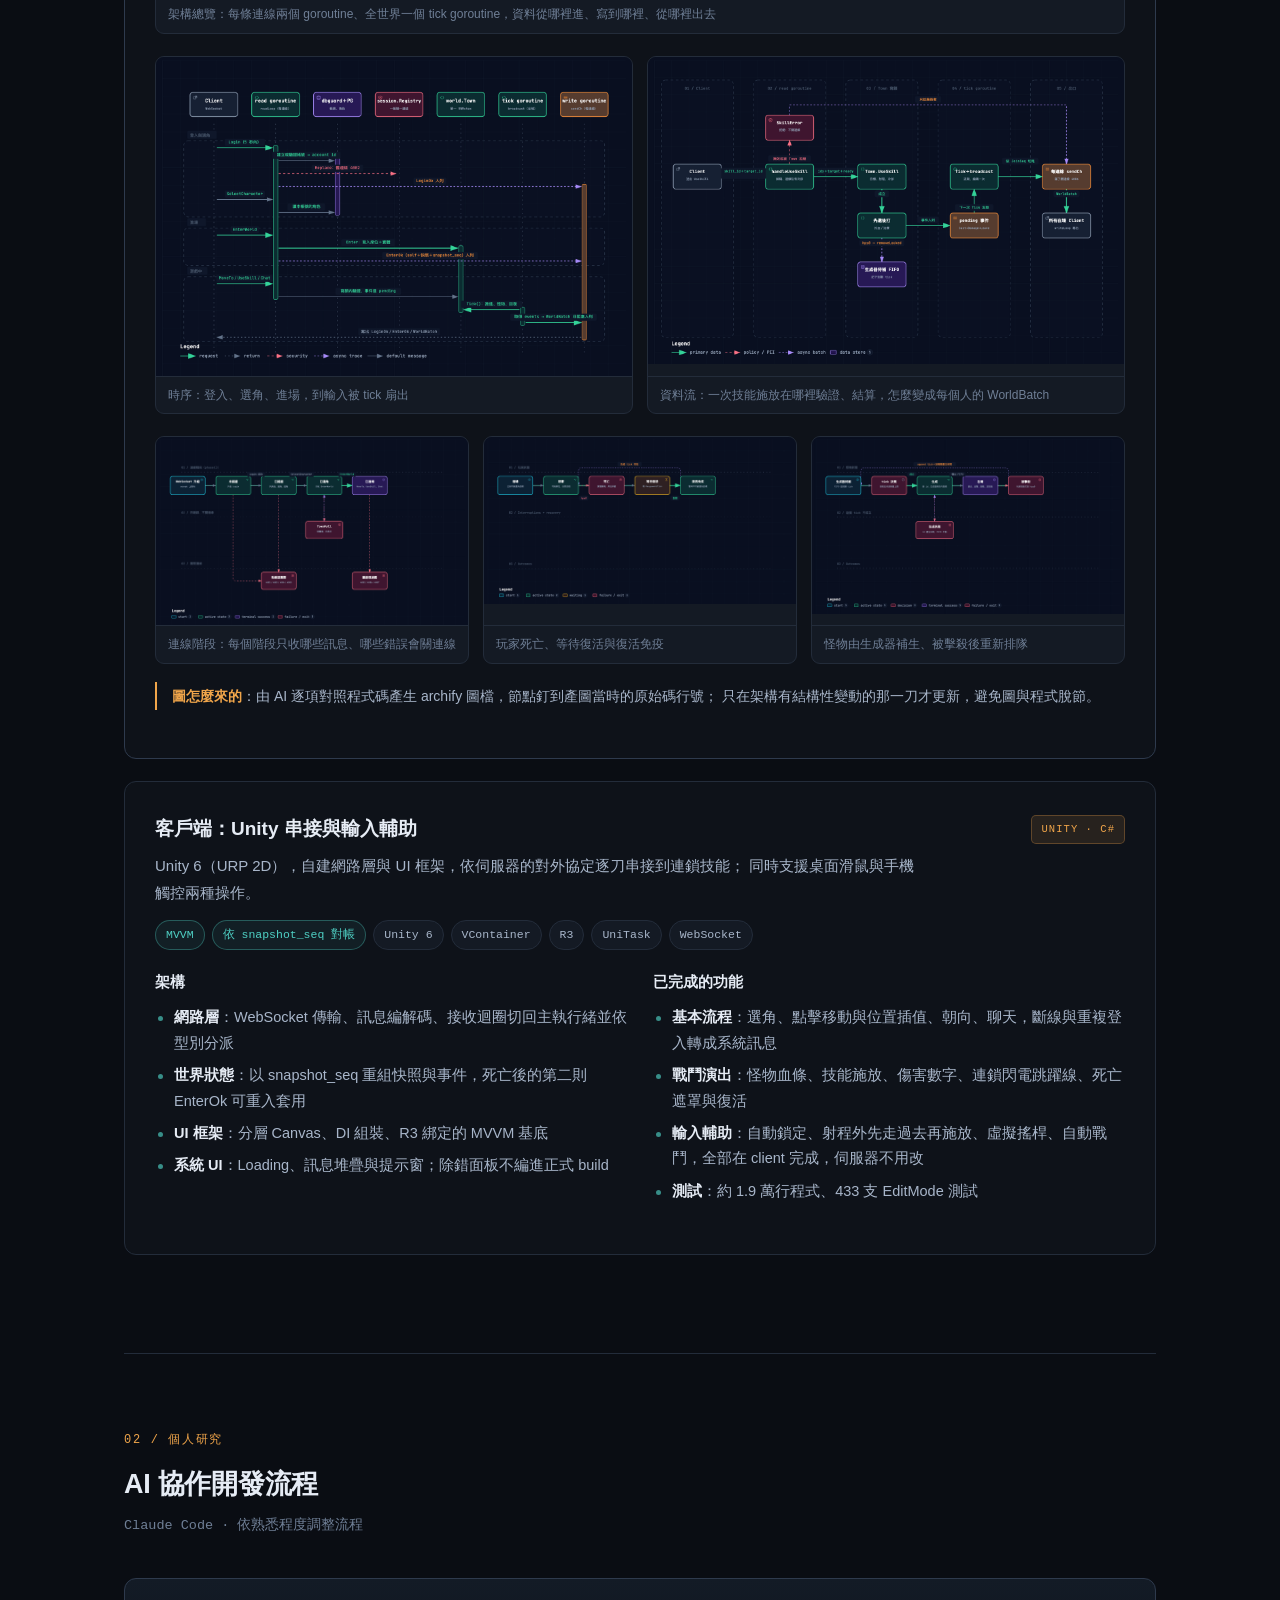
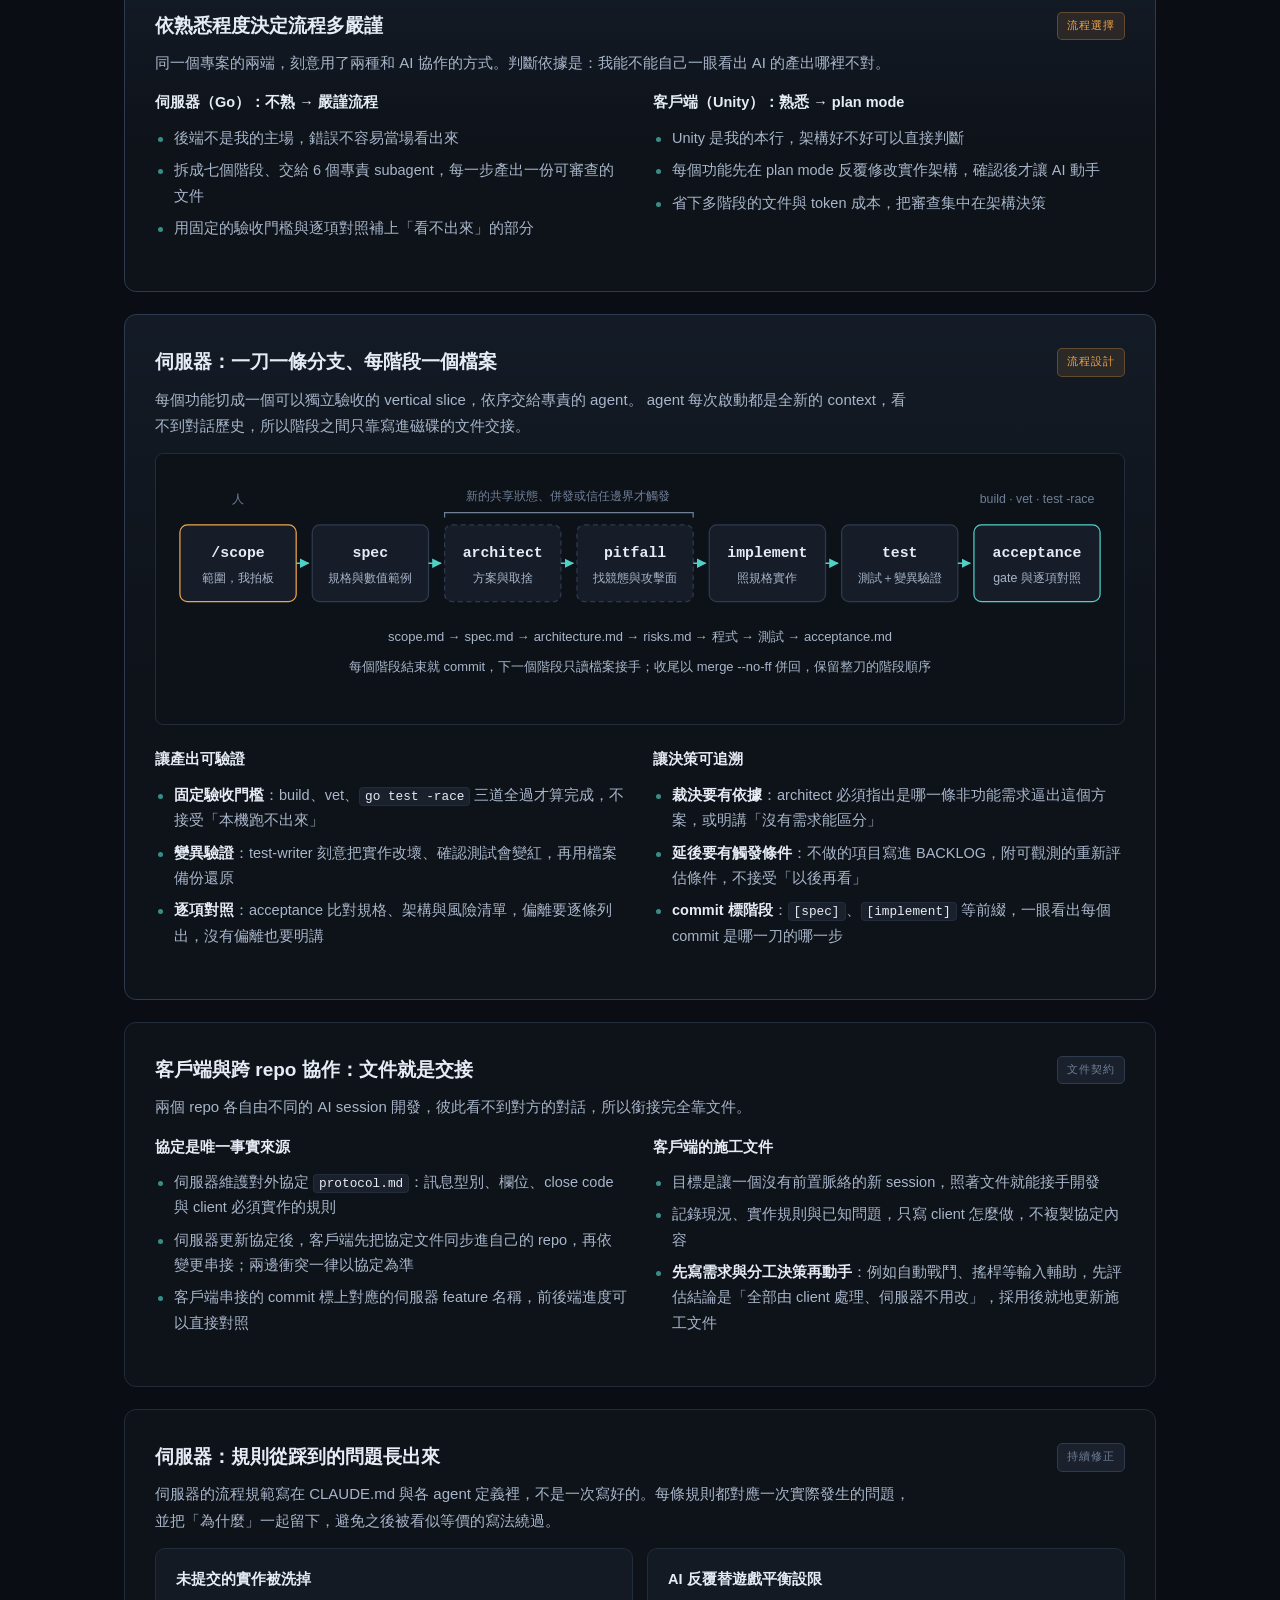
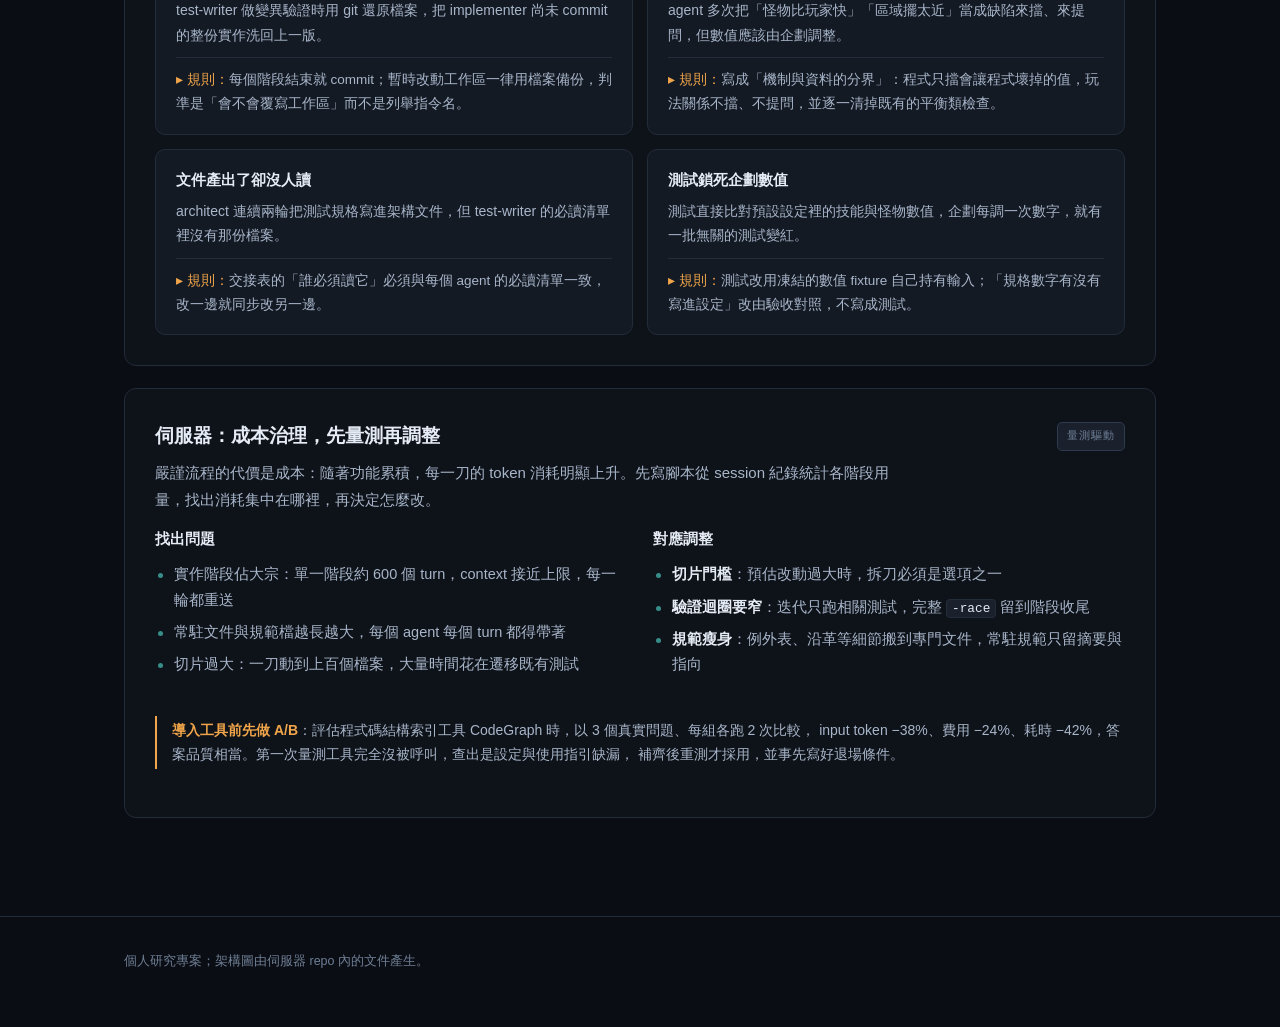
==== commit 024f5fb6: "個人研究頁拿掉「原始碼未公開」字樣 Co-Authored-By: Claude Opus 5 <noreply@anthropic.com>" ====
--- a/lab.html
+++ b/lab.html
@@ -43,7 +43,7 @@
   <div class="sec-head">
     <div class="sec-num">01 / 個人研究</div>
     <h2>MMO：Go 伺服器與 Unity 客戶端</h2>
-    <div class="sec-meta">2026.9 · 個人練習專案 · 兩個 repo · 原始碼未公開</div>
+    <div class="sec-meta">2026.9 · 個人練習專案 · 兩個 repo</div>
   </div>
 
   <div class="proj hero-proj">
@@ -382,6 +382,6 @@
   <div id="lb-cap"></div>
 </div>
 <script src="site.js"></script>
-<footer><div class="wrap">個人研究專案，原始碼未公開；架構圖由伺服器 repo 內的文件產生。</div></footer>
+<footer><div class="wrap">個人研究專案；架構圖由伺服器 repo 內的文件產生。</div></footer>
 </body>
 </html>
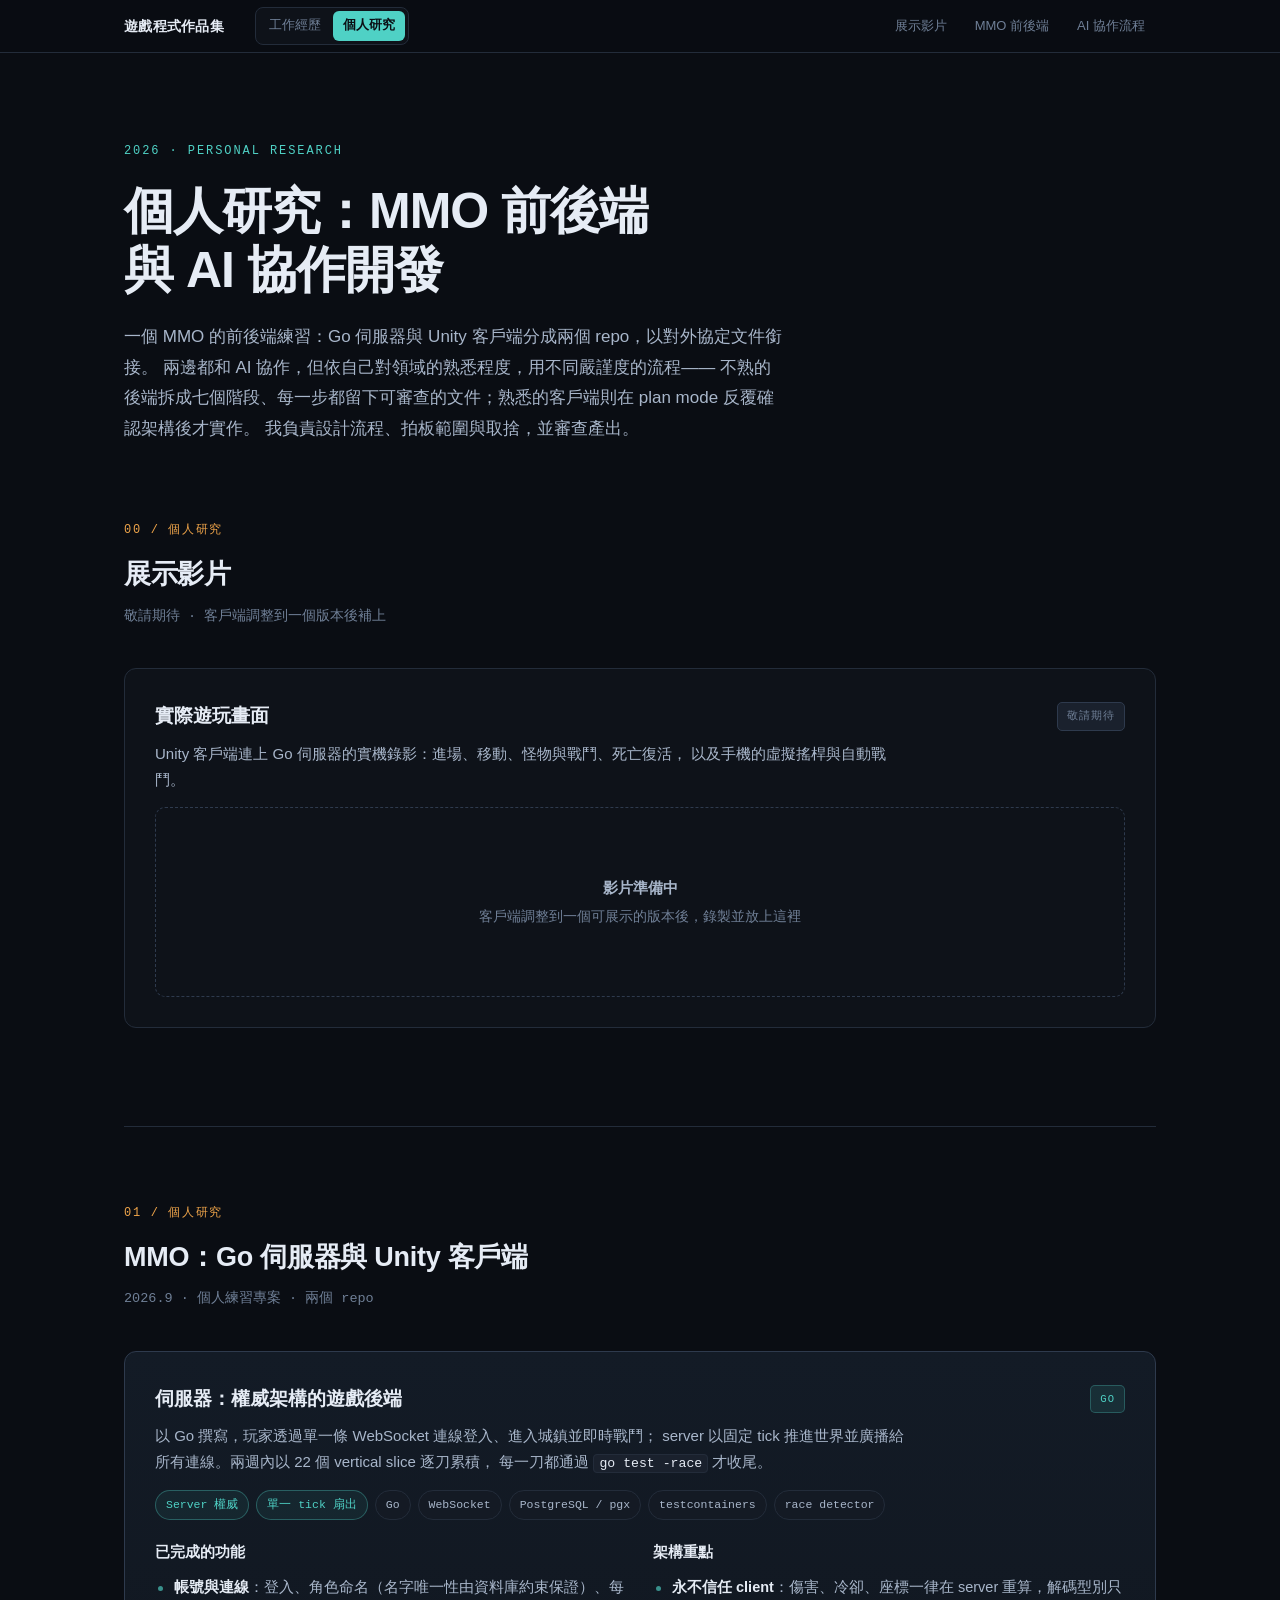
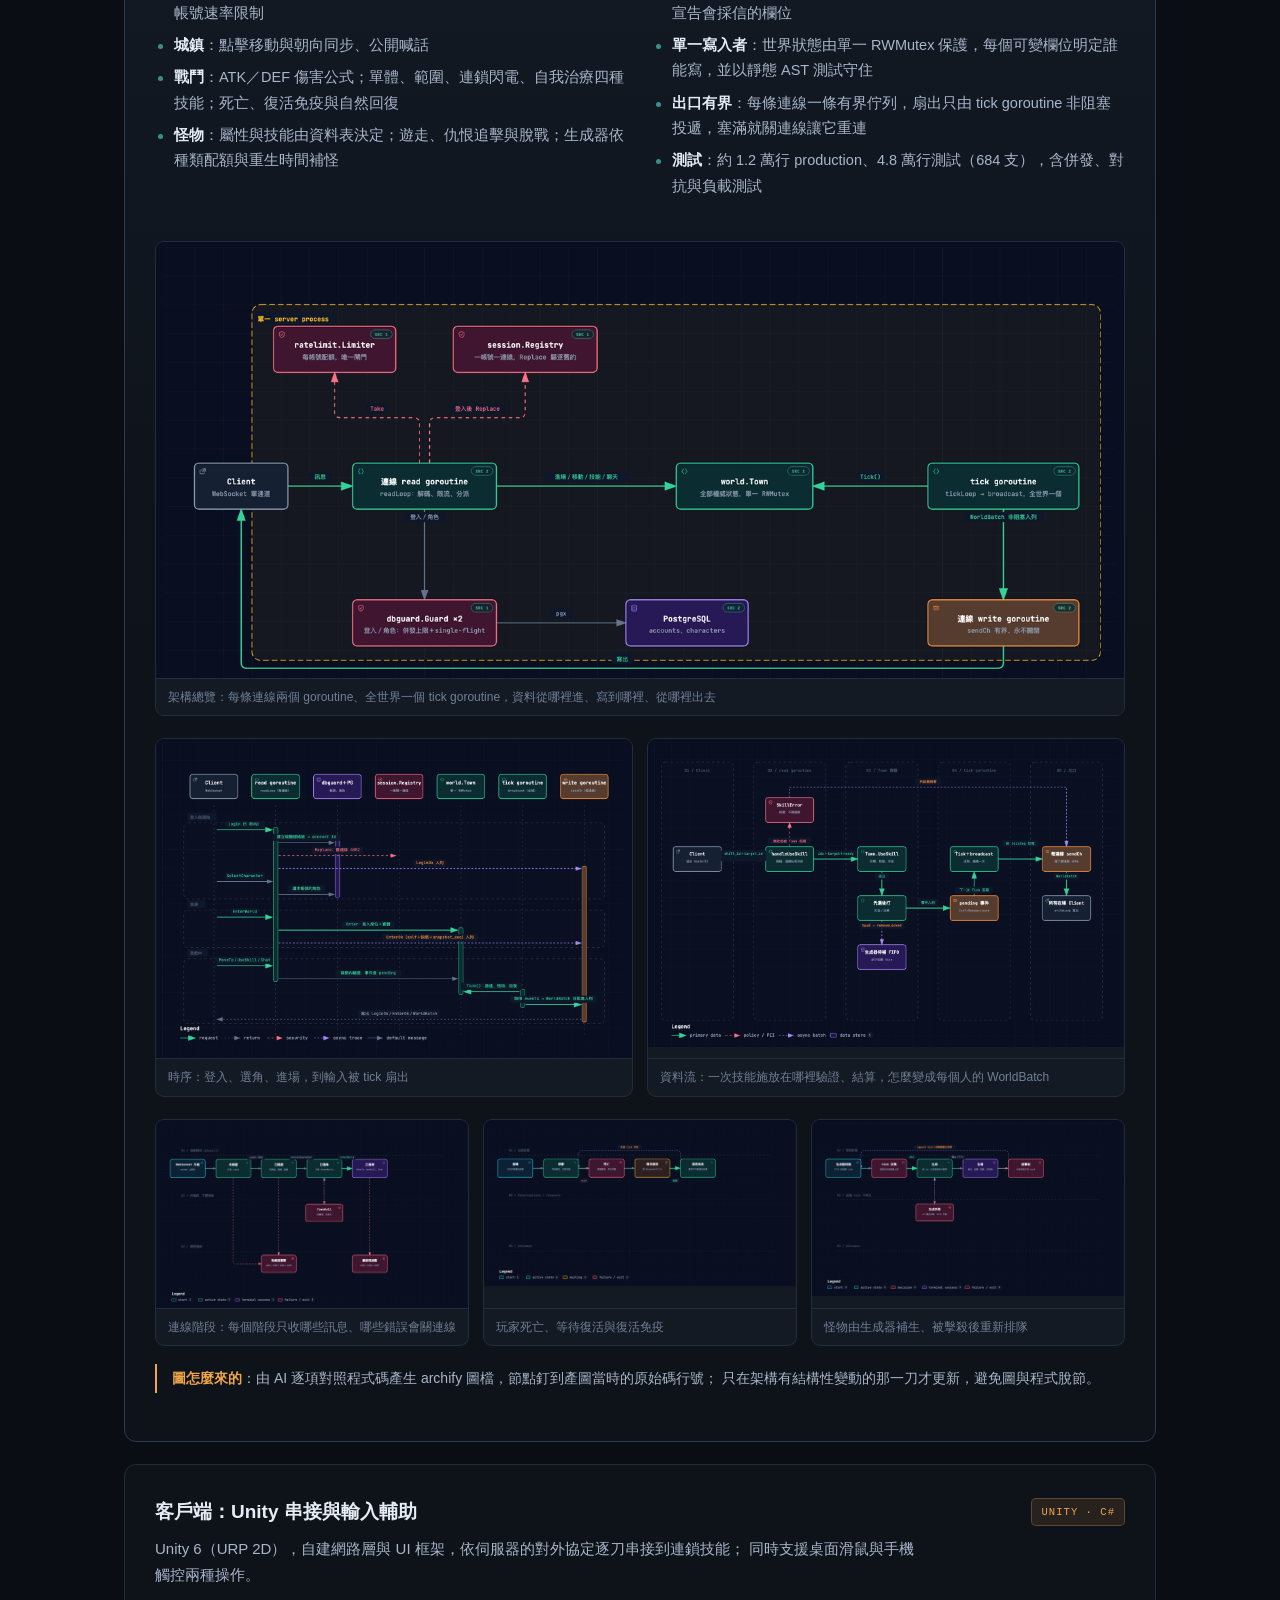
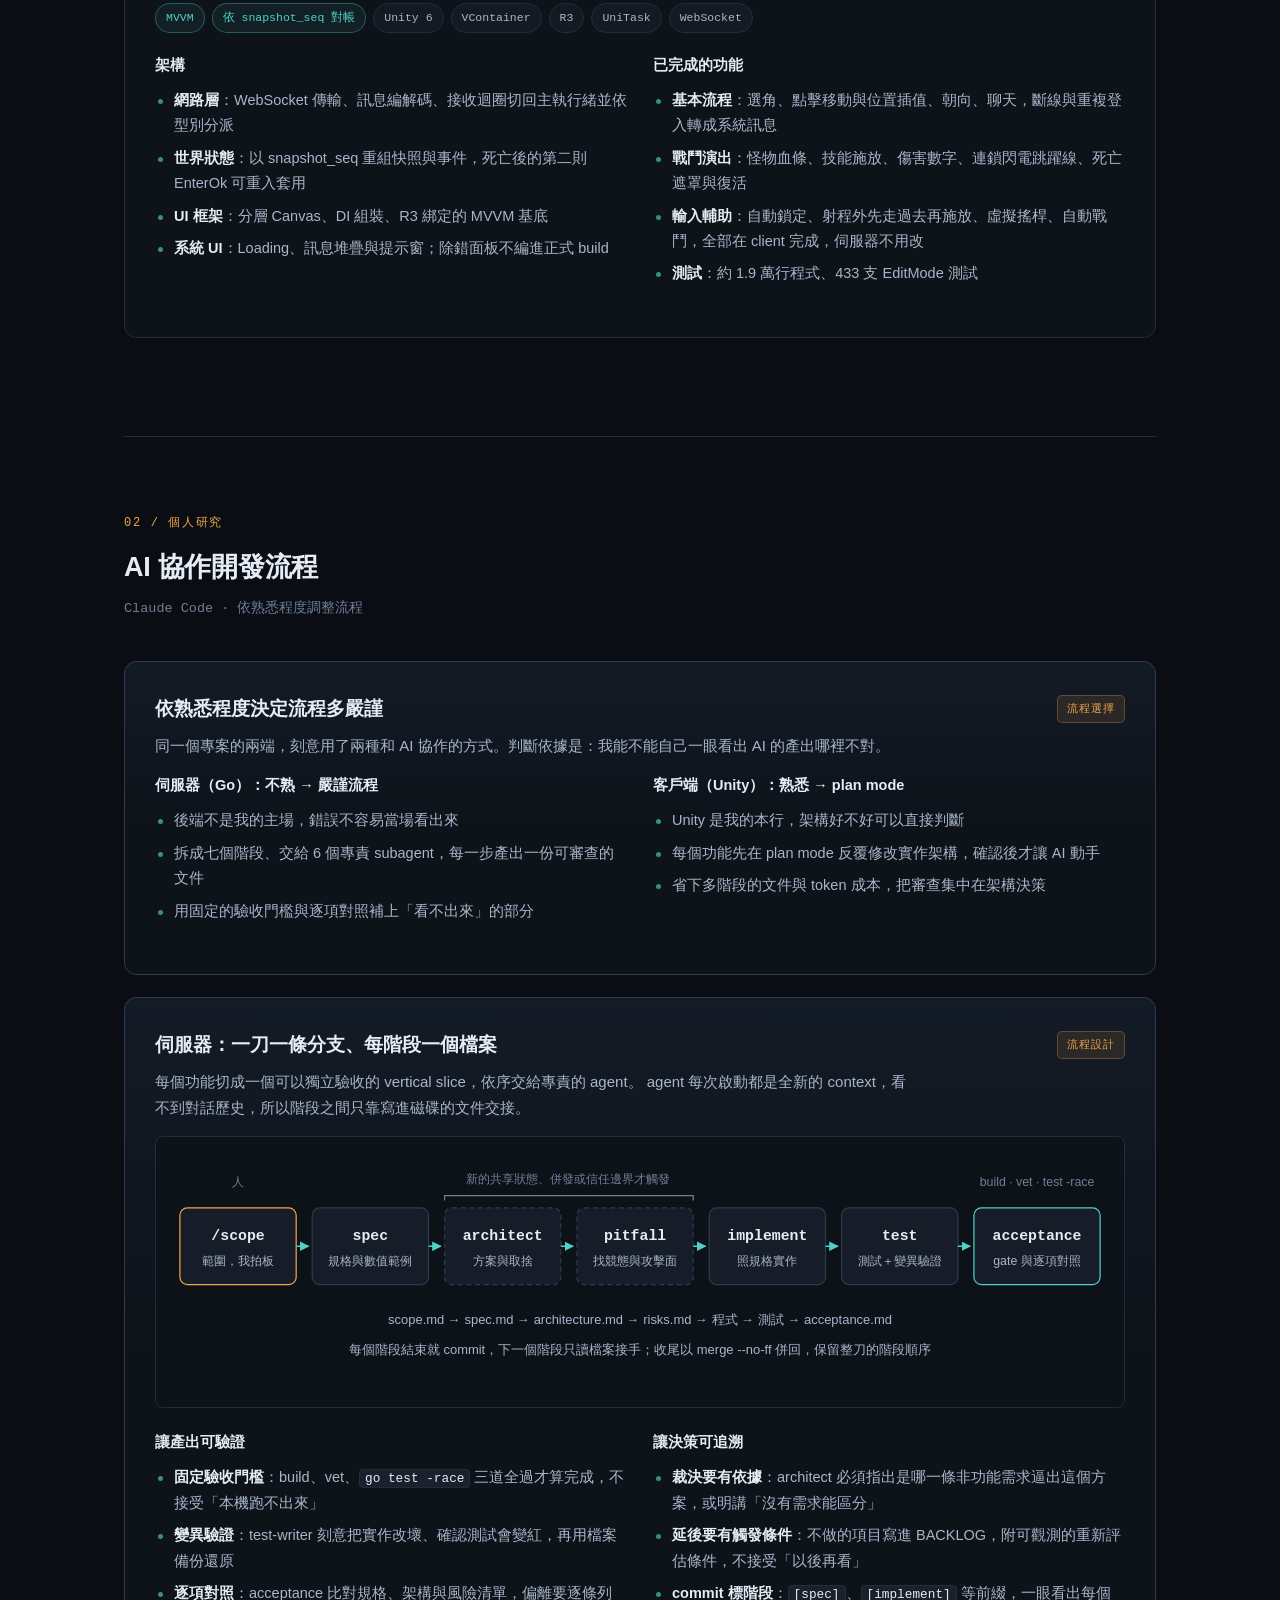
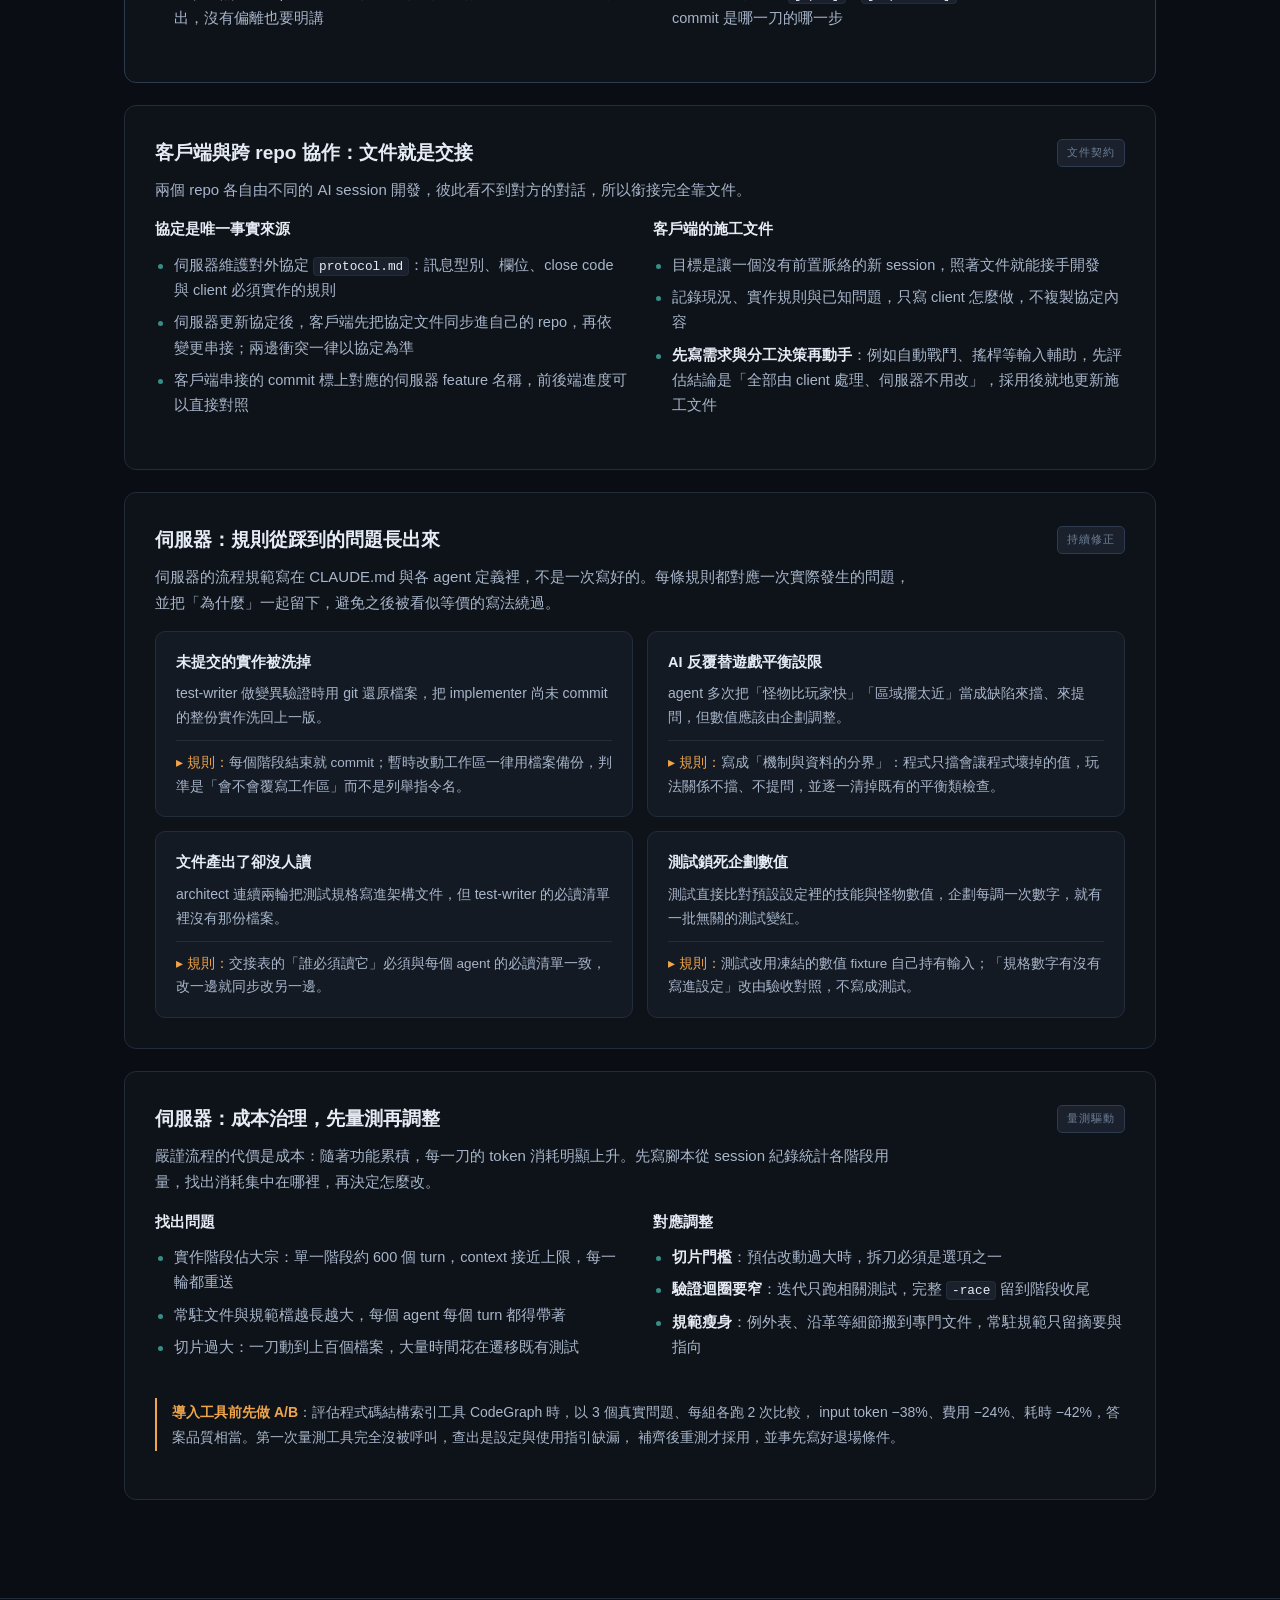
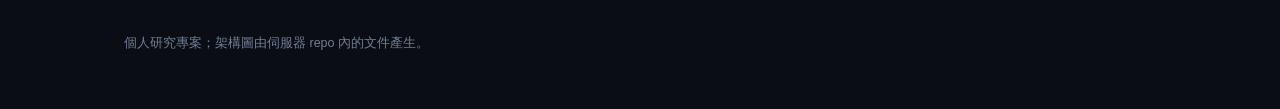
==== commit d8489289: "個人研究頁最上面加一個展示影片區塊（敬請期待） - 區塊放在 MMO 之前，導覽列同步加上錨點 - 影片位置先用虛線佔位框，標明客戶端調整到一個版本後錄製補上  Co-Authored-By: Cla" ====
--- a/lab.html
+++ b/lab.html
@@ -21,6 +21,7 @@
     <a href="index.html" class="brand">遊戲程式作品集</a>
     <span class="tabs"><a href="index.html">工作經歷</a><a href="lab.html" class="on">個人研究</a></span>
     <span class="spacer"></span>
+    <a href="#demo">展示影片</a>
     <a href="#mmo">MMO 前後端</a>
     <a href="#workflow">AI 協作流程</a>
   </div>
@@ -38,6 +39,31 @@
     我負責設計流程、拍板範圍與取捨，並審查產出。
   </p>
 </header>
+
+<section id="demo">
+  <div class="sec-head">
+    <div class="sec-num">00 / 個人研究</div>
+    <h2>展示影片</h2>
+    <div class="sec-meta">敬請期待 · 客戶端調整到一個版本後補上</div>
+  </div>
+
+  <div class="proj">
+    <div class="proj-top">
+      <div style="flex:1;min-width:260px">
+        <h3>實際遊玩畫面</h3>
+        <p class="summary" style="margin-bottom:0">
+          Unity 客戶端連上 Go 伺服器的實機錄影：進場、移動、怪物與戰鬥、死亡復活，
+          以及手機的虛擬搖桿與自動戰鬥。
+        </p>
+      </div>
+      <span class="badge plain">敬請期待</span>
+    </div>
+    <div class="soon">
+      <b>影片準備中</b>
+      客戶端調整到一個可展示的版本後，錄製並放上這裡
+    </div>
+  </div>
+</section>
 
 <section id="mmo">
   <div class="sec-head">
--- a/style.css
+++ b/style.css
@@ -189,3 +189,7 @@
 
 code{font-family:var(--mono);font-size:.88em;padding:1px 5px;border-radius:4px;
   background:var(--panel2);border:1px solid var(--line);color:var(--tx)}
+.soon{border:1px dashed var(--line2);border-radius:10px;background:var(--bg2);
+  min-height:190px;display:flex;flex-direction:column;align-items:center;justify-content:center;
+  gap:4px;padding:36px 20px;text-align:center;color:var(--tx3);font-size:13.5px}
+.soon b{color:var(--tx2);font-size:15px;font-weight:620}
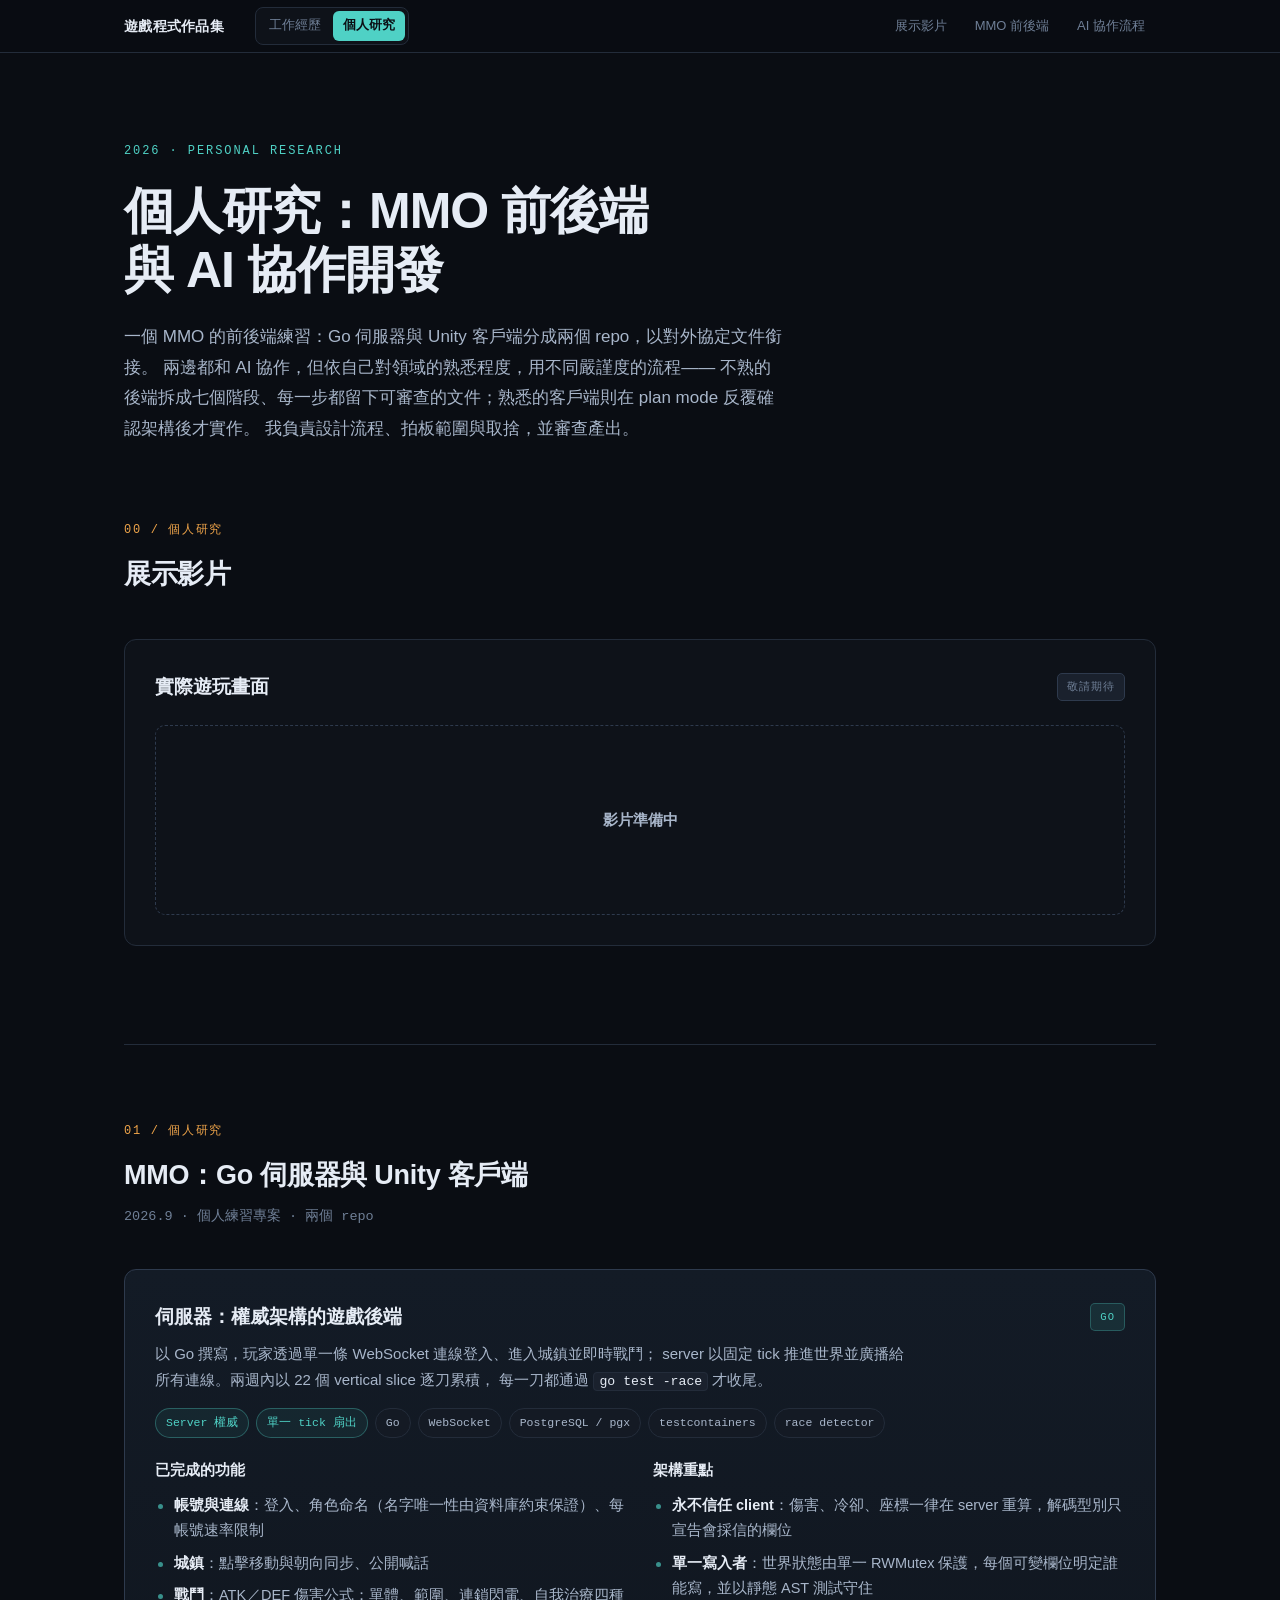
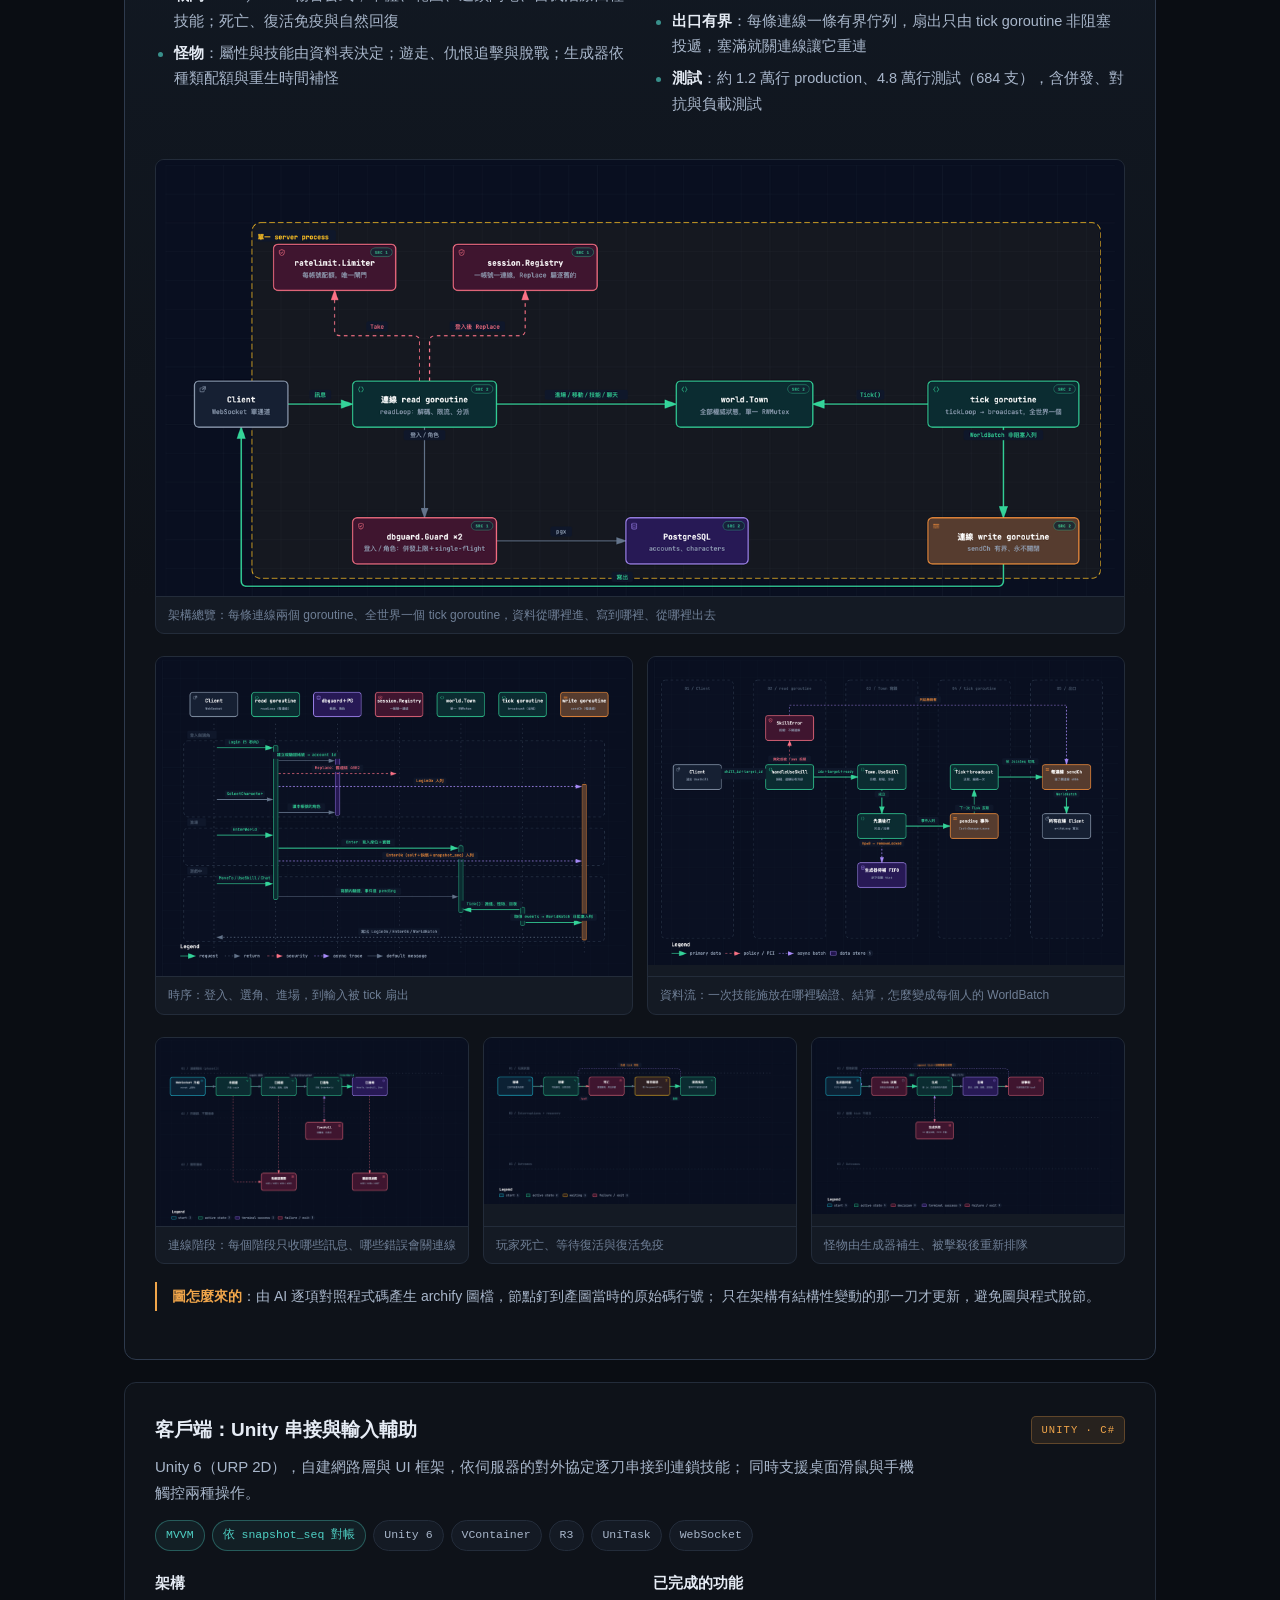
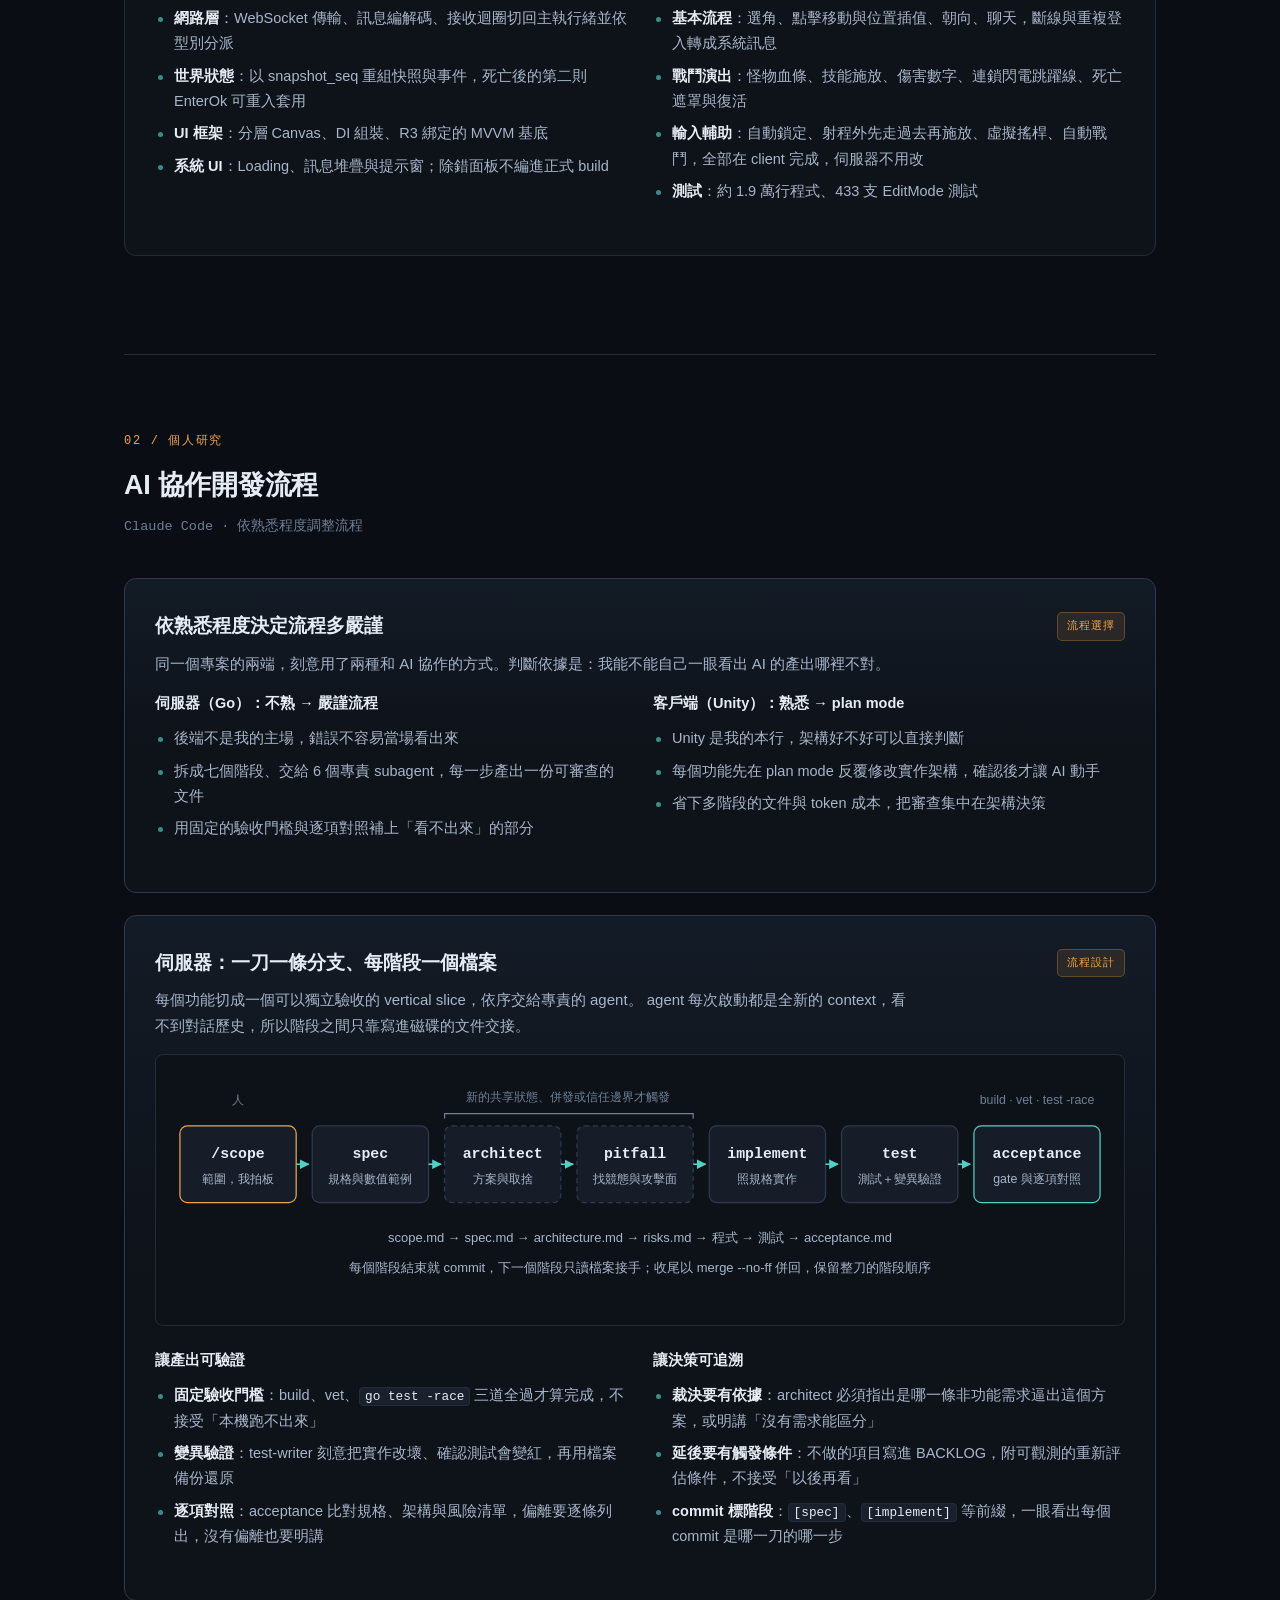
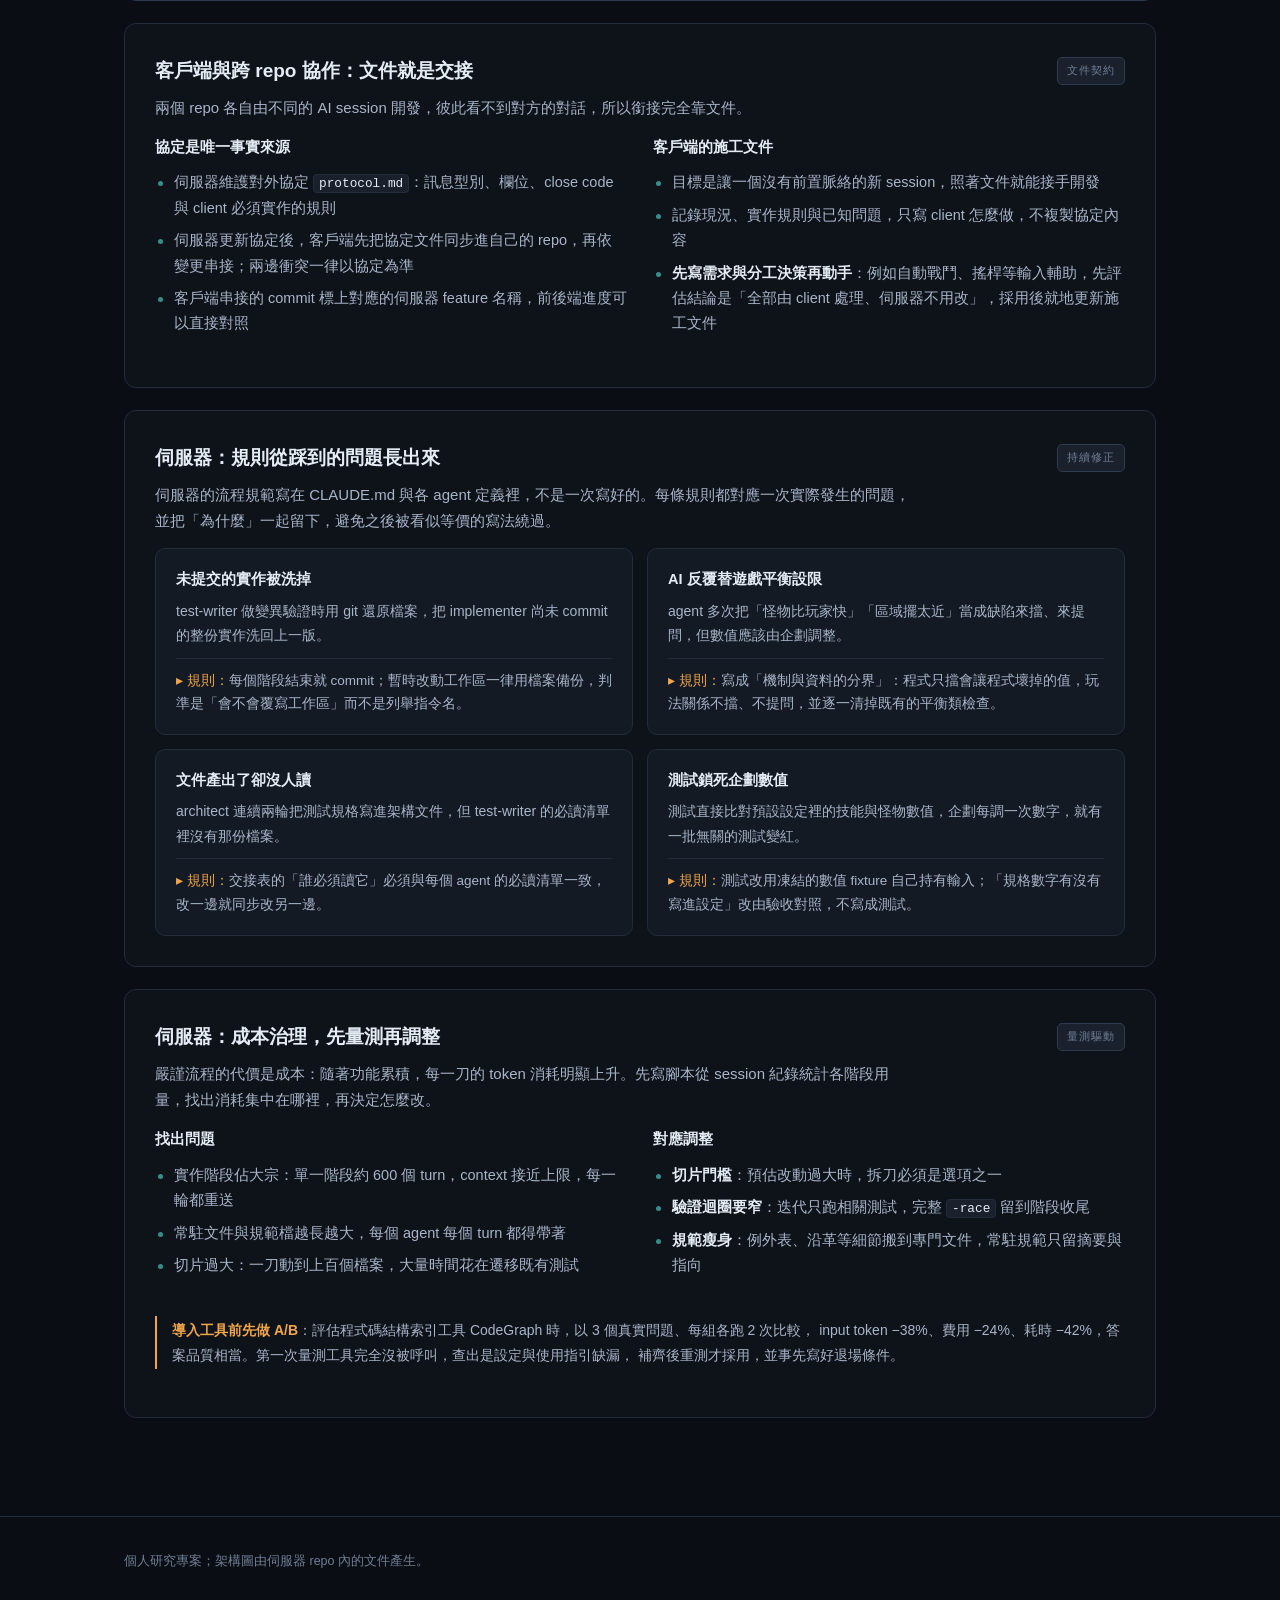
==== commit 45a7b80d: "展示影片區塊拿掉三行小字 只留標題、敬請期待標籤與佔位框裡的「影片準備中」。  Co-Authored-By: Claude Opus 5 <noreply@anthropic.com>" ====
--- a/lab.html
+++ b/lab.html
@@ -44,23 +44,17 @@
   <div class="sec-head">
     <div class="sec-num">00 / 個人研究</div>
     <h2>展示影片</h2>
-    <div class="sec-meta">敬請期待 · 客戶端調整到一個版本後補上</div>
   </div>
 
   <div class="proj">
     <div class="proj-top">
       <div style="flex:1;min-width:260px">
         <h3>實際遊玩畫面</h3>
-        <p class="summary" style="margin-bottom:0">
-          Unity 客戶端連上 Go 伺服器的實機錄影：進場、移動、怪物與戰鬥、死亡復活，
-          以及手機的虛擬搖桿與自動戰鬥。
-        </p>
       </div>
       <span class="badge plain">敬請期待</span>
     </div>
     <div class="soon">
       <b>影片準備中</b>
-      客戶端調整到一個可展示的版本後，錄製並放上這裡
     </div>
   </div>
 </section>
